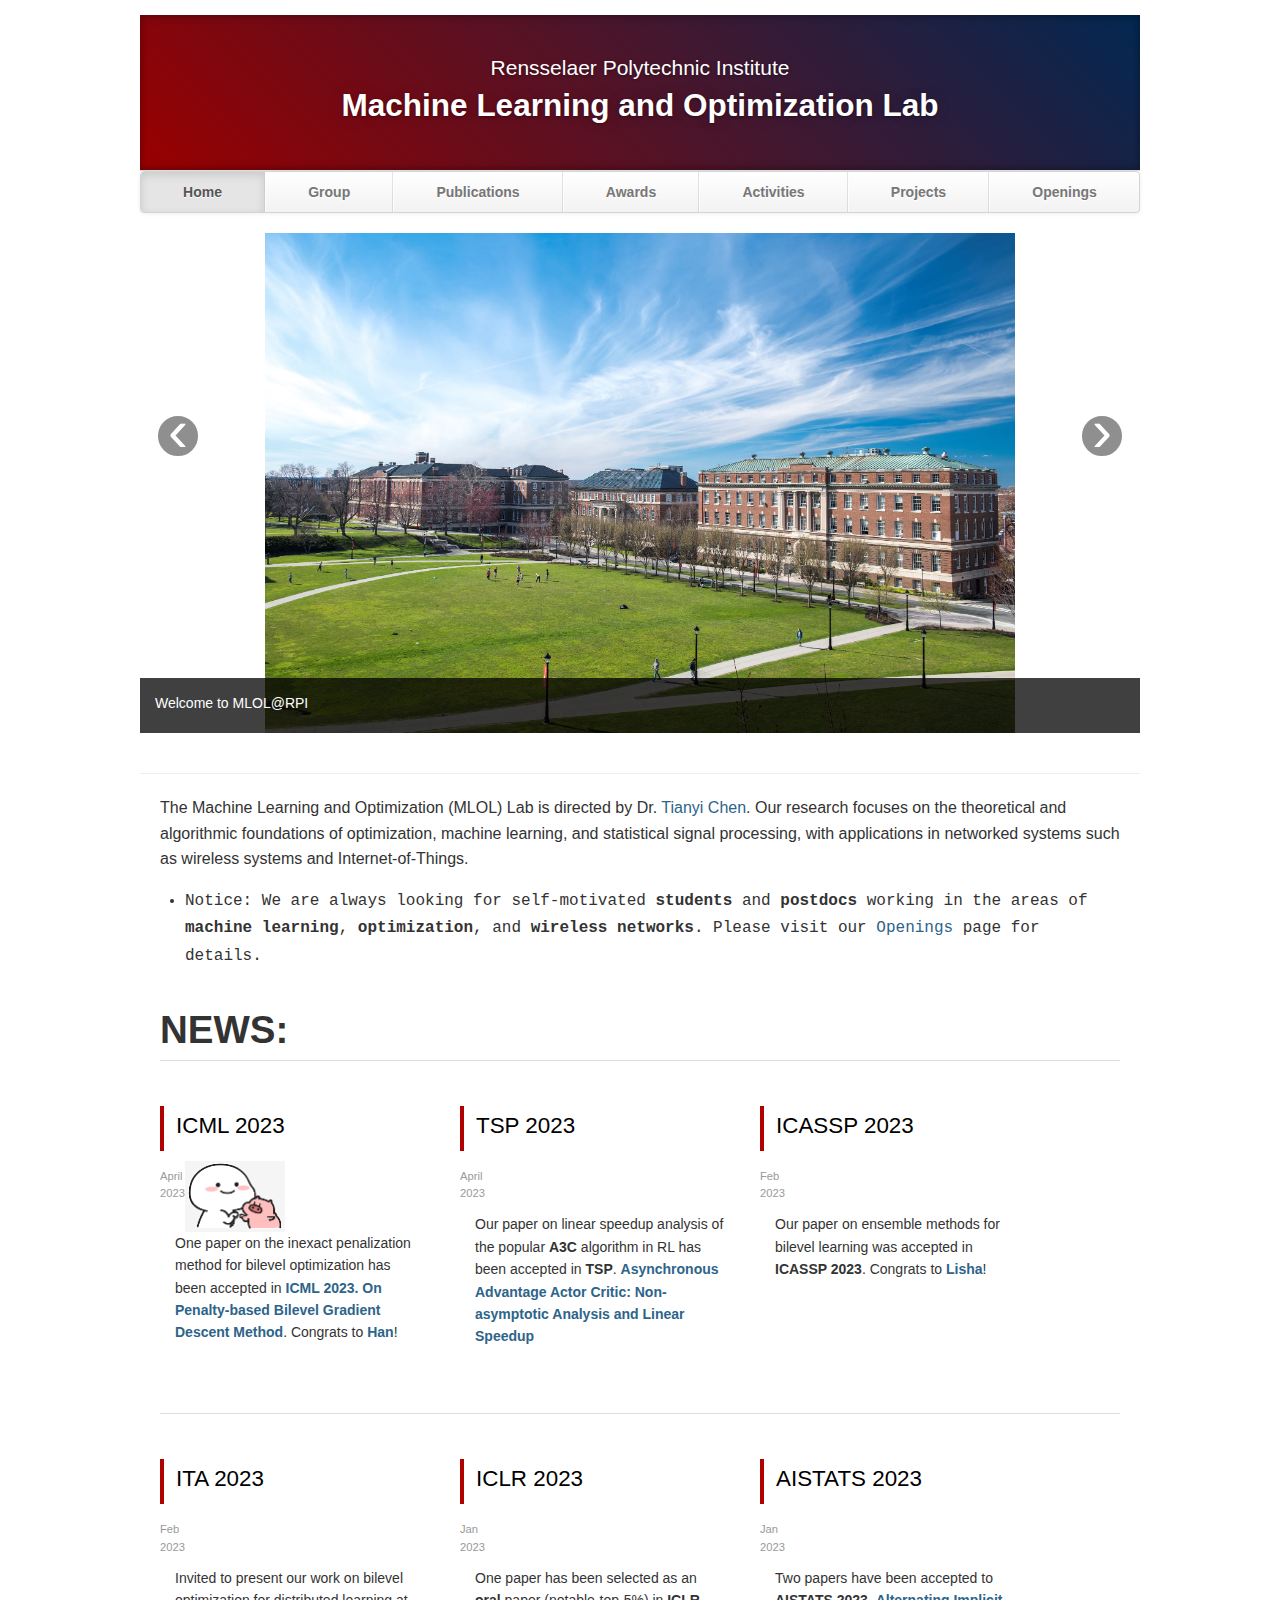
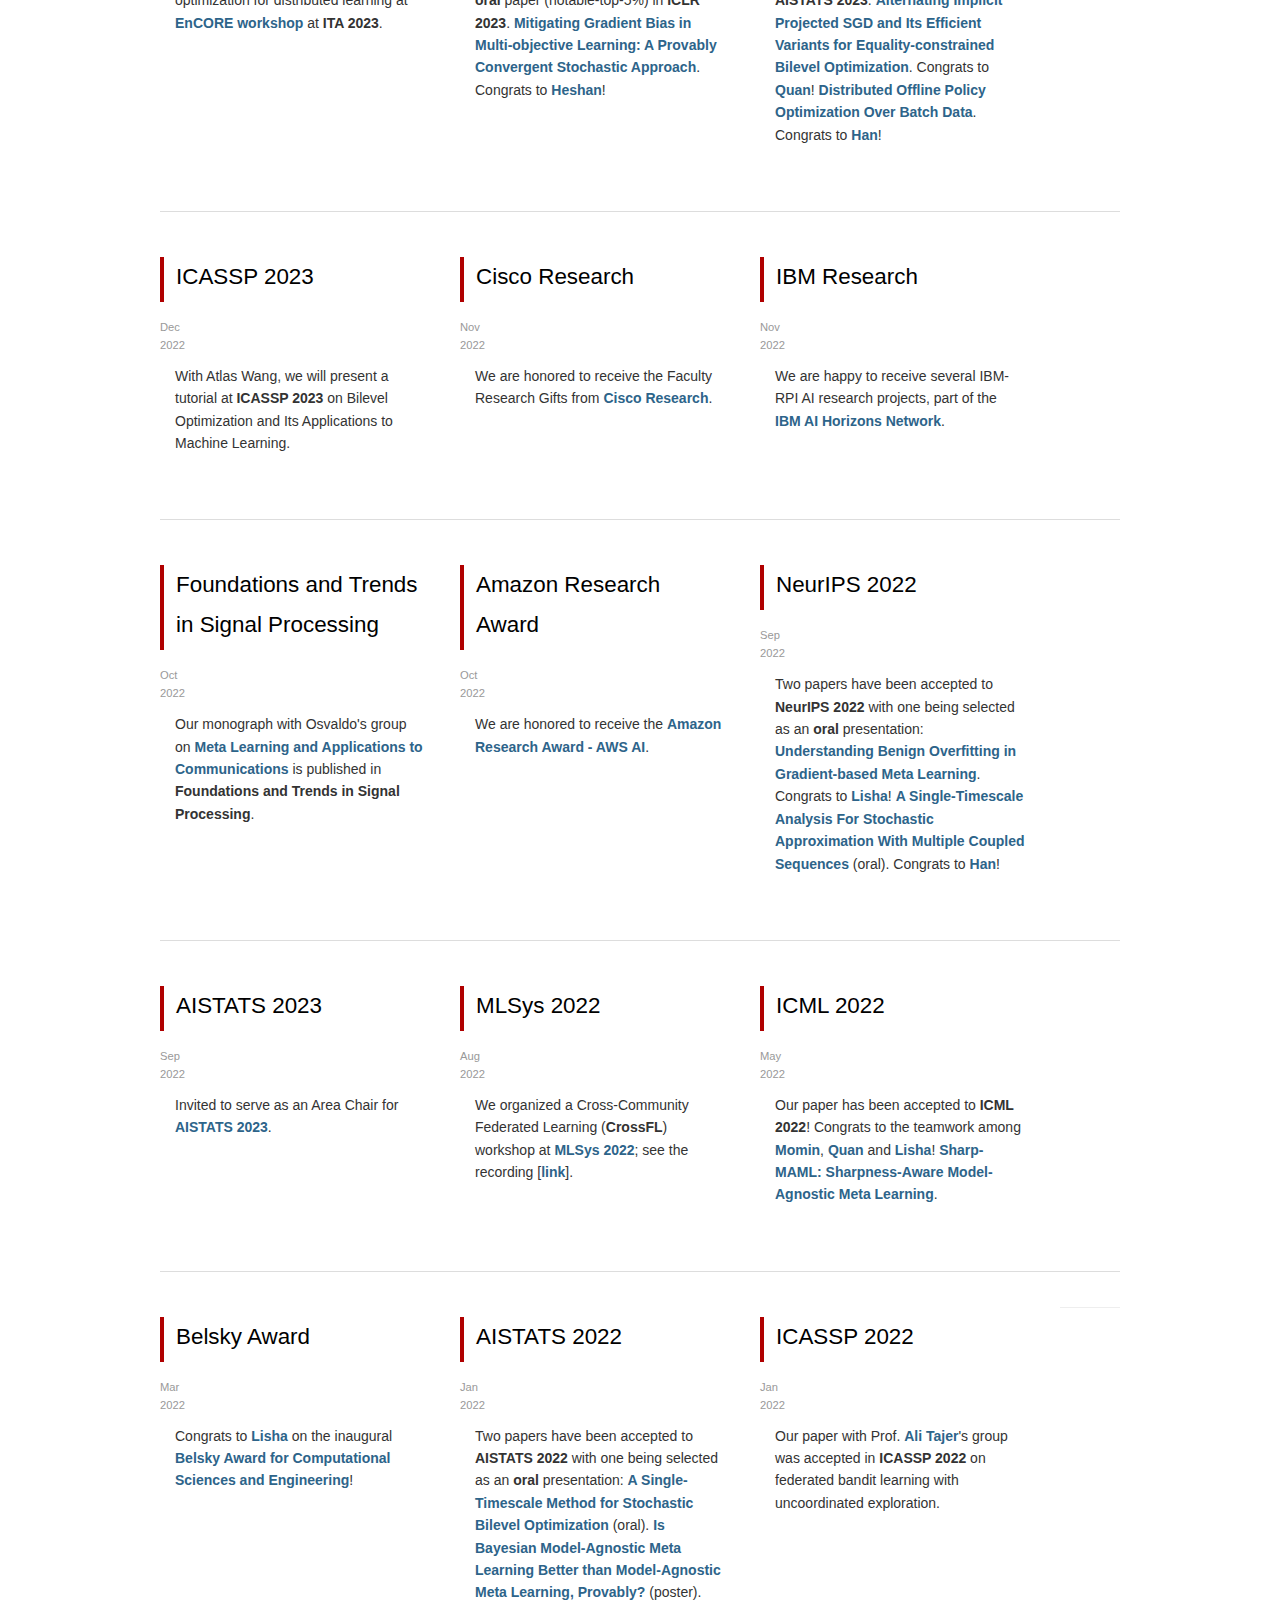
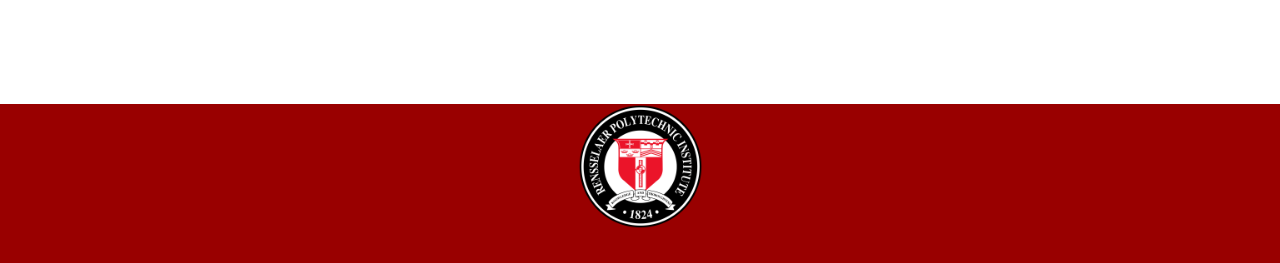
==== index.html @ 125d52ff "Update index.html" ====
<!DOCTYPE html>
<html lang="en">
   <head>
      <meta charset="utf-8">
      <title>MLOL@RPI</title>
      <meta name="viewport" content="width=device-width, initial-scale=1.0">
      <meta name="description" content="Machine Learning and Optimization Lab, MLOL @ RPI">
      <meta name="author" content="">
      <!-- Le styles -->
      <link href="css/bootstrap.min_index.css" rel="stylesheet">
<!-- 	<link rel="stylesheet" href="css/style.css"> -->
      <link href="css/bootstrap-responsive.min.css" rel="stylesheet">
      <link href="css/theme.css" rel="stylesheet">
<!-- 	  <link rel="icon" href="./img/thinking_small.png"> -->
	  <script src="./js/w3data.js"></script>
   </head>
   <body>
      <div class="container">
         <div w3-include-html="./src/header.html" id="common_header"></div>
         <div class="row-fluid">
            <div class="span12">
               <div id="main-carousel" class="carousel slide">
                  <div class="carousel-inner">
                     <div class="item active">
                        <img src="images/RPI_1.jpg" class="carousel-image" alt="">                      
                        <div class="carousel-caption">
                           <h4>Welcome to MLOL@RPI</h4>
                           <!-- -->
                           <p></p>
                        </div>
                     </div>
                     <div class="item">
                        <img src="images/RPI_2.jpg" class="carousel-image" alt="">
                        <div class="carousel-caption">
                           <h4>Welcome to MLOL@RPI</h4>
                           <p></p>
                        </div>
                     </div>
                     <div class="item">
                        <img src="images/RPI_3.jpg" class="carousel-image" alt="">
                        <div class="carousel-caption">
                           <h4>Welcome to MLOL@RPI</h4>
                           <p></p>
                        </div>
                     </div>
					 <div class="item">
                        <img src="images/RPI_4.jpg" class="carousel-image" alt="">
                        <div class="carousel-caption">
                           <h4>Welcome to MLOL@RPI</h4>
                           <p></p>
                        </div>
                     </div>
                  </div>
                  <a class="left carousel-control" href="#main-carousel" data-slide="prev">‹</a>
                  <a class="right carousel-control" href="#main-carousel" data-slide="next">›</a>
               </div>
            </div>
         </div>
         <hr>
         <div class="container-fluid">
            <div class="row-fluid marketing">
               <div class="span12">
<!-- 			      <div>
				  <img src="./img/logo_zekun.png" title="Logo by our friends at UMN Knowledge Computing Group." alt="LUKA_qubies" class="centered" width="200px" style="display: block; margin-left: auto; margin-right: auto;"/>
			      </div> -->
                  <p style="font-size:16px;">
                     The Machine Learning and Optimization (MLOL) Lab is directed by Dr. <a href="https://chentianyi1991.github.io/">Tianyi Chen</a>. Our research focuses on the theoretical and algorithmic foundations of optimization, machine learning, and statistical signal processing, with applications in networked systems such as wireless systems and Internet-of-Things.
                  </p>
<!-- 		  <p style="font-size:16px;"><tt>Notice: We are always looking for self-motivated <b>students</b> and <b>postdocs</b> working in the areas of <b>machine learning</b>, <b>optimization</b>, and <b>wireless networks</b>. Please visit our <a href="https://mominabbass.github.io/openings.html">Openings</a> page for details.</tt></p> 
                  <br/> -->

		<div class="infoblock">
		<div class="blockcontent">
		<ul>
		<li><p style="font-size:16px;"><tt>Notice: We are always looking for self-motivated <b>students</b> and <b>postdocs</b> working in the areas of <b>machine learning</b>, <b>optimization</b>, and <b>wireless networks</b>. Please visit our <a href="https://mominabbass.github.io/openings.html">Openings</a> page for details.</tt></p>
		</li>
		</ul>
		</div></div>
               </div>

		    
		 <div class="line">
		  <h1>NEWS:</h1>
		</div>
		
		<div class="col">
		  <h3>ICML 2023</h3>
			<img src="./img/five.png" alt="acl" style="width:100px;height:auto;"/>
		  <p class="date"><span></span>April 2023<br />
		    </p>
		  <p class="news"> One paper on the inexact penalization method for bilevel optimization has been accepted in <a href="https://icml.cc/"> <b>ICML 2023</b>.
		    <a href="https://arxiv.org/pdf/2302.05185.pdf">On Penalty-based Bilevel Gradient Descent Method</a>. Congrats to <a href="https://hanshen95.github.io/">Han</a>! </p>
		</div>
		
		<div class="col">
		  <h3>TSP 2023</h3>
		  <p class="date"><span></span>April 2023 <br />
		    </p>
		    <p class="news">  Our paper on linear speedup analysis of the popular <b>A3C</b> algorithm in RL has been accepted in <b>TSP</b>.
  					<a href="https://arxiv.org/pdf/2012.15511.pdf"> Asynchronous Advantage Actor Critic: Non-asymptotic Analysis and Linear Speedup</a> </p>
		  </div>
		
		
		<div class="col last">
		  <h3>ICASSP 2023</h3>
		  <p class="date"><span></span>Feb 2023 <br />
		    </p>
		    <p class="news"> Our paper on ensemble methods for bilevel learning was accepted in <b>ICASSP 2023</b>. Congrats to <a href="https://lisha-chen.github.io/">Lisha</a>! </p>
		  </div>
		
		<div class="line"></div>
		
		  <div class="col">
		    <h3>ITA 2023</h3>
		    <p class="date"><span></span>Feb 2023<br />
		      </p>
		    <p class="news"> Invited to present our work on bilevel optimization for distributed learning at <a href="https://encore.ucsd.edu/encore-ita-2023/"><b>EnCORE workshop</b></a> at <b>ITA 2023</b>. </p>
		  </div>
		  
		  <div class="col">
		    <h3>ICLR 2023</h3>
		    <p class="date"><span></span>Jan 2023<br />
		      </p>
		      <p class="news"> One paper has been selected as an <b>oral</b> paper (notable-top-5%) in <b>ICLR 2023</b>.
  				 <a href="https://arxiv.org/pdf/2210.12624.pdf">Mitigating Gradient Bias in Multi-objective Learning: A Provably Convergent Stochastic Approach</a>. Congrats to <a href="https://heshandevaka.github.io/">Heshan</a>! </p>
		    </div>
		
		
		  <div class="col last">
		    <h3>AISTATS 2023</h3>
		    <p class="date"><span></span>Jan 2023 <br />
		      </p>
		      <p class="news"> Two papers have been accepted to <b>AISTATS 2023</b>.
  					<a href="https://arxiv.org/pdf/2211.07096.pdf">Alternating Implicit Projected SGD and Its Efficient Variants for Equality-constrained Bilevel Optimization</a>. Congrats to <a href="https://jenniferquanxiao.github.io/">Quan</a>!
  					 <a href="https://proceedings.mlr.press/v206/shen23b/shen23b.pdf">Distributed Offline Policy Optimization Over Batch Data</a>. Congrats to <a href="https://hanshen95.github.io/">Han</a>! </p>
		    </div>
		
		  <div class="line"></div>

		<div class="col">
		    <h3>ICASSP 2023</h3>
		    <p class="date"><span></span>Dec 2022<br />
		      </p>
		      <p class="news">  With Atlas Wang, we will present a tutorial at <b>ICASSP 2023</b> on Bilevel Optimization and Its Applications to Machine Learning. </p>
		    </div>
		
		
		  <div class="col">
		    <h3>Cisco Research</h3>
		    <p class="date"><span></span>Nov 2022<br />
		      </p>
		      <p class="news">  We are honored to receive the Faculty Research Gifts from <a href="https://research.cisco.com/"> <b>Cisco Research</b></a>. </p>
		    </div>
		

		<div class="col last">
		    <h3>IBM Research</h3>
		    <p class="date"><span></span>Nov 2022<br />
		      </p>
		      <p class="news"> We are happy to receive several IBM-RPI AI research projects, part of the   <a href="http://ibm.biz/AIHorizons"> <b>IBM AI Horizons Network</b></a>. </p>
		    </div>
		    <div class="line"></div>
		
		
		  <div class="col">
		    <h3>Foundations and Trends in Signal Processing</h3>
		    <p class="date"><span></span>Oct 2022<br />
		      </p>
		      <p class="news"> Our monograph with Osvaldo's group on <a href="https://arxiv.org/pdf/2210.02515.pdf">Meta Learning and Applications to Communications</a> is published in <b>Foundations and Trends in Signal Processing</b>. </p>
		    </div>
		

		<div class="col">
		    <h3>Amazon Research Award</h3>
		    <p class="date"><span></span>Oct 2022<br />
		      </p>
		      <p class="news"> We are honored to receive the <a href="https://www.amazon.science/research-awards/program-updates/fall-2021-and-winter-2022-amazon-research-awards-recipients-announced"> <b>Amazon Research Award - AWS AI</b></a>. </p>
		    </div>
		
		
		  <div class="col last">
		    <h3>NeurIPS 2022</h3>
		    <p class="date"><span></span>Sep 2022<br />
		      </p>
		      <p class="news"> Two papers have been accepted to <b>NeurIPS 2022</b> with one being selected as an <b>oral</b> presentation: 
			  <a href="https://arxiv.org/abs/2206.13482">Understanding Benign Overfitting in Gradient-based Meta Learning</a>. Congrats to <a href="https://lisha-chen.github.io/">Lisha</a>!
			   <a href="https://arxiv.org/pdf/2206.10414.pdf"> A Single-Timescale Analysis For Stochastic Approximation With Multiple Coupled Sequences</a> (oral). Congrats to <a href="https://hanshen95.github.io/">Han</a>!
			</p>
		    </div>
		  <div class="line"></div>


		<div class="col">
		    <h3>AISTATS 2023</h3>
		    <p class="date"><span></span>Sep 2022<br />
		      </p>
		      <p class="news"> Invited to serve as an Area Chair for <a href="https://aistats.org/aistats2023/index.html"><b>AISTATS 2023</b></a>. </p>
		    </div>
		
		
		  <div class="col">
		    <h3>MLSys 2022</h3>
		    <p class="date"><span></span>Aug 2022<br />
		      </p>
		      <p class="news">  We organized a Cross-Community Federated Learning (<b>CrossFL</b>) workshop at <b><a href="https://mlsys.org/">MLSys 2022</a></b>; see the recording [<a href="https://www.youtube.com/watch?v=0mV85uGMpXA">link</a>].
			
		    </p>
		    </div>

		<div class="col last">
		    <h3>ICML 2022</h3>
		    <p class="date"><span></span>May 2022<br />
		      </p>
		      <p class="news"> Our paper has been accepted to <b>ICML 2022</b>! Congrats to the teamwork among <a href="https://mominabbas.github.io/">Momin</a>, <a href="https://jenniferquanxiao.github.io">Quan</a> and <a href="https://lisha-chen.github.io/">Lisha</a>!
  					<a href="https://arxiv.org/pdf/2206.03996.pdf">Sharp-MAML: Sharpness-Aware Model-Agnostic Meta Learning</a>. </p>
		    </div>
		    <div class="line"></div>
		
		
		  <div class="col">
		    <h3>Belsky Award</h3>
		    <p class="date"><span></span>Mar 2022<br />
		      </p>
		      <p class="news">Congrats to <a href="https://lisha-chen.github.io/">Lisha</a> on the inaugural <a href="https://ecse.rpi.edu/news/ecse-graduate-students-receive-soes-belsky-award-computational-sciences-and-engineering">
  					Belsky Award for Computational Sciences and Engineering</a>!</p>
		    </div>

		<div class="col">
		    <h3>AISTATS 2022</h3>
		    <p class="date"><span></span>Jan 2022<br />
		      </p>
		      <p class="news"> Two papers have been accepted to <b>AISTATS 2022</b> with one being selected as an <b>oral</b> presentation: <a href="https://arxiv.org/pdf/2102.04671">A Single-Timescale Method for Stochastic Bilevel Optimization</a> (oral).
   					<a href="https://arxiv.org/pdf/2203.03059.pdf">Is Bayesian Model-Agnostic Meta Learning Better than Model-Agnostic Meta Learning, Provably?</a> (poster). </p>
		    </div>
		
		
		  <div class="col last">
		    <h3>ICASSP 2022</h3>
		    <p class="date"><span></span>Jan 2022<br />
		      </p>
		      <p class="news"> Our paper with Prof. <a href="https://ecse.rpi.edu/people/faculty/ali-tajer">Ali Tajer</a>'s group was accepted in <b>ICASSP 2022</b> on federated bandit learning with uncoordinated exploration.</p>
		    </div>    
               <hr>
            </div>
         </div>
      </div>

	<!-- <center>
	    <script type="text/javascript" id="clstr_globe" src="//clustrmaps.com/globe.js?w=150&d=TYai0XCoTewd2PjwgwCME3t_ufoIcL1VJH0Y31jPsAA"></script>
	</center> -->
	
	<div w3-include-html="./src/footer.html" id="common_footer"></div>


      <!-- Javascript files -->
      <script src="js/jquery-1.9.1.min.js"></script>
      <script src="js/bootstrap.min.js"></script>
      <script> $('#main-carousel').carousel(); </script>
	  <script> w3IncludeHTML(include_callback); function include_callback() {$("#nav-home").addClass("active");}</script>
   </body>
</html>
---- css/style.css ----
﻿* {
	margin:0;
	padding:0;
}
:focus, :active {
	outline:0;
}
/*ul, ol {
	list-style:none;*/
}

ul {
    list-style-type: square;
    list-style-position: inside;    
}


h1, h2, h3, h4, h5, h6, pre, code {
	font-weight:normal;
	color:#000;
	font-size:1em;
}
a img {
	border:0;
}
body {
	font:.84em Arial, Sans-Serif;
	background:#fff;
	color:#777;
}
a {
	text-decoration:none;
	color:#2D648A;
}
a:hover, a:focus {
	color:#000;
}
p {
	margin:0 0 15px;
	line-height:1.6em;
}
.x {
	clear:both;
}
.line {
	clear:both;
	padding:15px 0 0;
	border-bottom:1px solid #ddd;
	margin:0 0 35px;
}
h1 {
	font-size:2em;
	font-weight:bolder;
	letter-spacing:-2px;
	margin:0 0 14px;
	line-height:1.3em;
	color:#333;
}
h1 span {
	font-size:1.84em;
	color:#B00000;
}
h2 {
	font-size:1.1em;
	margin:0 0 10px;
	padding:3px 0 5px;
}
h3 {
	font-size:1.6em;
	padding:0 0 7px;
}

h33 {
	font-size:1em;
	padding:0 0 7px;
}

h4 {
	font-size:1.1em;
	margin:0 0 10px;
	padding:3px 0 5px;
}
h5 {
	margin:0 0 10px;
	font-size:1.1em;
}
#content {
	margin:0 auto;
	width:930px;
}
#menu {
	margin:0 0 50px;
}
#menu li {
	display:inline;
}
#menu li a {
	float:left;
	text-transform:uppercase;
	font-size:.9em;
	color:#000;
	font-weight:bold;
	margin:0 25px 0 0;
}
#menu li a:hover {
	color:#2D648A;
}
#pitch {
	border-bottom:1px solid #ddd;
	margin:0 0 40px;
	padding:30px 320px 15px 0px;
	background:url("Soheil Feizi.jpg") no-repeat right bottom;
	background-size: 257px 350px;
}

#pitch2 {
	border-bottom:1px solid #ddd;
	margin:0 0 40px;
	padding:30px 230px 15px 0;
	background: no-repeat right top;
	background-size: 300px 350px;;
}


#pitch p {
	font-size:1.04em;
}
.col {
	float:left;
	width:286px;
	margin:0 35px 40px 0;
}
.col h3 {
	border-left:4px solid #B00000;
	padding:0 0 5px 12px;
}

.col h33 {
	border-left:4px solid #B00000;
	padding:0 0 5px 12px;
}


.col a {
	font-weight:bold;
}
.col p {
	margin:0 0 10px;
}
.ft {
	border-left:1px solid #ddd;
	padding:8px 0 0 15px;
}
.last {
	margin-right:0;
}
.date {
	float:left;
	font-size:.8em;
	width:25px;
	padding:5px 0 0;
	margin:0 0 3px;
	color:#999;
}
.date span {
	font-size:1.5em;
}
.news {
	float:right;
	width:250px;
}
.col h4 {
	padding:0 0 0 35px;
}
.section {
	clear:both;
	border-top:1px solid #ddd;
	margin:0 0 30px;
}
.section p {
	position:relative;
	margin:-8px 0 0 27px;
	padding:0 8px;
	font-size:.74em;
	background:#fff;
	float:left;
}
#slider {
	float:left;
	width:18px;
	height:249px;
	border:1px solid #ddd;
	background:url("../images/slider.png") no-repeat center;
}
#slider:hover {
	background-color:#f4f4f4;
}
#directory {
	float:right;
	width:901px;
}
.fourth {
	float:left;
	width:196px;
	padding:8px;
	height:100px;
	margin:0 15px 15px 0;
	border:1px solid #ddd;
	font-size:.84em;
}
.fourth p, .fourth.last {
	margin:0;
}
#updates {
	float:right;
	border:1px solid #ddd;
	height:105px;
	padding:20px 10px 0;
	width:266px;
}
#updates p {
	font-size:.84em;
}
#updates h5 {
	margin:0 0 15px;
}
label {
	display:block;
	font-size:.8em;
	color:#999;
	text-transform:uppercase;
}
input.textfield {
	padding:4px;
	border:1px solid #ccc;
	width:200px;
}
input.submit {
	background:#fff;
	border:0;
	font-weight:bold;
	font-size:.94em;
}
#footer {
	clear:both;
	font-size:.9em;
	padding:25px 0 10px;
	border-top:1px solid #ddd;
}
#footer a {
	margin:0;
	background:#fff;
	color:#777;
}
#footer .left {
	float:left;
}
#footer .right {
	float:right;
}
---- css/theme.css ----
body {
	padding-top: 15px;
	padding-bottom: 0px;
}


/* Custom container */

.container {
	margin: 0 auto;
	max-width: 1000px;
}

.container>hr {
	margin: 20px 0
}


/* Customize the navbar links to be fill the entire space of the .navbar */

.navbar .navbar-inner {
	padding: 0
}

.navbar .nav {
	margin: 0;
	display: table;
	width: 100%;
}

.navbar .nav li {
	display: table-cell;
	width: 1%;
	float: none;
}

.navbar .nav li a {
	font-weight: bold;
	text-align: center;
	border-left: 1px solid rgba(255, 255, 255, .75);
	border-right: 1px solid rgba(0, 0, 0, .1);
}

.navbar .nav li:first-child a {
	border-left: 0;
	border-radius: 3px 0 0 3px;
}

.navbar .nav li:last-child a {
	border-right: 0;
	border-radius: 0 3px 3px 0;
}

body>.navbar {
	font-size: 13px
}


/* Change the docs' brand */

body>.navbar .brand {
	padding-right: 0;
	padding-left: 0;
	margin-left: 20px;
	float: right;
	font-weight: bold;
	color: #000;
	text-shadow: 0 1px 0 rgba(255, 255, 255, .1), 0 0 30px rgba(255, 255, 255, .125);
	-webkit-transition: all .2s linear;
	-moz-transition: all .2s linear;
	transition: all .2s linear;
}

body>.navbar .brand:hover {
	text-decoration: none;
	text-shadow: 0 1px 0 rgba(255, 255, 255, .1), 0 0 30px rgba(255, 255, 255, .4);
}


/* Sidenav for Docs
         -------------------------------------------------- */

@media screen and (max-width: 768px) {
	.bs-docs-sidenav {
		display: none !important;
	}
}

.bs-docs-sidenav {
	width: 228px;
	margin: 30px 0 0;
	padding: 0;
	background-color: #fff;
	-webkit-border-radius: 6px;
	-moz-border-radius: 6px;
	border-radius: 6px;
	-webkit-box-shadow: 0 1px 4px rgba(0, 0, 0, .065);
	-moz-box-shadow: 0 1px 4px rgba(0, 0, 0, .065);
	box-shadow: 0 1px 4px rgba(0, 0, 0, .065);
}

.bs-docs-sidenav>li>a {
	display: block;
	width: 200px;
	margin: 0 0 -1px;
	padding: 8px 14px;
	border: 1px solid #e5e5e5;
}

.bs-docs-sidenav>li>a.subhead {
	display: block;
	width: 168px;
	margin: 0 0 -1px;
	padding: 8px 30px;
	border: 1px solid #e5e5e5;
	font-size: 12px;
}

.bs-docs-sidenav>li:first-child>a {
	-webkit-border-radius: 6px 6px 0 0;
	-moz-border-radius: 6px 6px 0 0;
	border-radius: 6px 6px 0 0;
}

.bs-docs-sidenav>li:last-child>a {
	-webkit-border-radius: 0 0 6px 6px;
	-moz-border-radius: 0 0 6px 6px;
	border-radius: 0 0 6px 6px;
}

.bs-docs-sidenav>.active>a {
	position: relative;
	z-index: 2;
	padding: 9px 15px;
	border: 0;
	text-shadow: 0 1px 0 rgba(0, 0, 0, .15);
	-webkit-box-shadow: inset 1px 0 0 rgba(0, 0, 0, .1), inset -1px 0 0 rgba(0, 0, 0, .1);
	-moz-box-shadow: inset 1px 0 0 rgba(0, 0, 0, .1), inset -1px 0 0 rgba(0, 0, 0, .1);
	box-shadow: inset 1px 0 0 rgba(0, 0, 0, .1), inset -1px 0 0 rgba(0, 0, 0, .1);
}

.bs-docs-sidenav>li>a:hover {
	background-color: #f5f5f5
}

.bs-docs-sidenav a:hover .icon-chevron-right {
	opacity: .5
}

.bs-docs-sidenav.affix {
	top: 10px
}

.bs-docs-sidenav.affix-bottom {
	position: absolute;
	top: auto;
	bottom: 270px;
}


/* Responsive
         -------------------------------------------------- */

.affix {
	top: 0px
}

#media {
	margin-top: 70px
}

#media .header {
	margin-left: 0;
	margin-bottom: 56px;
	margin-top: 30px;
}

#media .post_row {
	margin-left: 0;
	margin-bottom: 40px;
}

#media .lastpost_row {
	margin-bottom: 0
}

#media .post_row .post {
	background: #fff;
	/*margin-left: 0;;
    margin-right: 20px;*/
	border-radius: 4px;
	box-shadow: 1px 1px 2px 0px #E0E0E0;
	width: 487px;
	height: 616px;
}

#media .post_row .last {
	margin-right: 0
}

#media .post_row .post .img {
	position: relative;
	text-align: center;
}

#media .post_row .post .img .date {
	background: #E8554E;
	position: absolute;
	padding: 2px 5px;
	top: 0;
	left: 11px;
}

#media .post_row .post .img .date p {
	color: #fff;
	font-size: 14px;
	font-weight: bold;
	font-style: italic;
	margin: 0;
}

#media .post_row .post .img img {
	height: 275px;
	width: 410px;
}

#media .post_row .post .text {
	margin: 18px auto 0;
	width: 83%;
}

#media .post_row .post .text h5 {
	margin: 0 0 8px 0;
	font-size: 20px;
	line-height: 23px;
}

#media .post_row .post .text h5 a {
	color: #333
}

#media .post_row .post .text span.date {
	color: #9F9F9F;
	display: block;
	margin-bottom: 12px;
	font-style: italic;
	font-size: 13px;
}

#media .post_row .post .text p {
	margin: 0;
	line-height: 21px;
	font-size: 14px;
}

#media .post_row .post .author_box {
	margin: 12px auto 20px;
	border-top: 1px solid #EDEDED;
	overflow: hidden;
	text-align: left;
	width: 85%;
	padding-top: 12px;
}

#media .post_row .post .author_box h6 {
	margin: 0 0 3px 0;
	font-size: 13px;
	line-height: 15px;
	font-style: italic;
	font-weight: normal;
	color: #B2B2B2;
}

#media .post_row .post .author_box p {
	color: #B2B2B2;
	font-style: italic;
	font-size: 13px;
	line-height: 14px;
	margin: 0;
}

#media .post_row .post .author_box img {
	float: right
}

#media .post_row .post a.plus_wrapper {
	width: 99%;
	text-align: center;
	background: #fff;
	display: none;
	border-radius: 0px 0px 4px 4px;
	padding: 6px 0px 2px;
	margin: 0 auto 1px;
}

#media .post_row .post a.plus_wrapper span {
	color: #1189D9;
	font-size: 30px;
	font-weight: bold;
}

#media .post_row .post:hover a.plus_wrapper {
	display: block
}

#media .post_row .post:hover {
	box-shadow: 0px 1px 5px 1px rgb(216, 216, 216)
}

#media .post_row .post:hover .text h5 a {
	color: #1189D9
}

.map .box_wrapp {
	position: absolute;
	margin: 15px auto;
	box-shadow: 0 0 7px 0 rgba(26, 26, 26, 0.4);
	padding: 30px 0 30px;
	background: white;
	border-radius: 4px;
	margin-top: 25px;
}

.map .box_wrapp .box_cont {
	margin: 30px auto;
	width: 76%;
}

.section-header {
	text-align: center;
	margin-bottom: 35px;
}

.section-header h1,
.title-text {
	font-weight: bold;
	font-size: 30px;
	margin: 12.5px 0;
	font-weight: 100;
	margin-bottom: 25px;
	line-height: 55px;
}

.feature-item:hover {
	box-shadow: 0px 1px 5px 1px rgb(216, 216, 216)
}

.feature-item img {
	margin-left: 15px;
	margin-right: 15px;
	max-width: 90%;
	height: 200px;
}

.feature-item h5 {
	margin-left: 15px;
	margin-right: 15px;
	margin-top: 20px;
	margin-bottom: 20px;
}

.feature-item p {
	margin-left: 15px;
	margin-right: 15px;
}

.feature-heading {
	margin-top: 20px;
	margin-bottom: 20px;
	margin-left: 15px;
	margin-right: 15px;
}

.feature-heading a:hover {
	text-decoration: none;
}

.feature-button {
	font-size: 16px;
	background-image: none;
	box-shadow: none;
	margin-bottom: 10px;
}

.centered {
	text-align: center;
}

.subhead {
	text-align: left;
	border-bottom: 1px solid #ddd;
}

.jumbotron {
	position: relative;
	padding: 45px 0px 35px 0px;
	color: #fff;
	text-align: center;
	text-shadow: 0 1px 3px rgba(0, 0, 0, .4), 0 0 30px rgba(0, 0, 0, .075);
	background: #990000;
	background: -moz-linear-gradient(45deg, #990000 0%, #022852 100%);
	background: -webkit-gradient(linear, left bottom, right top, color-stop(0%, #990000), color-stop(100%, #990000));
	background: -webkit-linear-gradient(45deg, #990000 0%, #022852 100%);
	background: -o-linear-gradient(45deg, #990000 0%, #022852 100%);
	background: -ms-linear-gradient(45deg, #990000 0%, #022852 100%);
	background: linear-gradient(45deg, #990000 0%, #022852 100%) repeat;
	-webkit-box-shadow: inset 0 3px 7px rgba(0, 0, 0, .2), inset 0 -3px 7px rgba(0, 0, 0, .2);
	-moz-box-shadow: inset 0 3px 7px rgba(0, 0, 0, .2), inset 0 -3px 7px rgba(0, 0, 0, .2);
	box-shadow: inset 0 3px 7px rgba(0, 0, 0, .2), inset 0 -3px 7px rgba(0, 0, 0, .2);
}

.jumbotron:after {
	content: '';
	display: block;
	position: absolute;
	top: 0;
	right: 0;
	bottom: 0;
	left: 0;
	opacity: .4;
}

.lead {
	margin-bottom: 0px;
	font-size: 21px;
	font-weight: 200;
	line-height: 15px;
}

img.float-left {
	float: left;
	margin-top: 9px;
	margin-left: 0px;
	margin-right: 30px;
	margin-bottom: 12px;
}

img.float-right {
	float: right;
	margin-top: 9px;
	margin-right: 0px;
	margin-bottom: 12px;
	margin-left: 30px;
}

img.publications-thumb {
	width: 142px;
	height: 188px;
}

.caption {
	margin: 10px;
}

.responsive-video {
	position: relative;
	padding-bottom: 56.25%;
	padding-top: 60px;
	overflow: hidden;
}

.responsive-video iframe,
.responsive-video object,
.responsive-video embed {
	position: absolute;
	top: 0;
	left: 0;
	width: 93.5%;
	height: 93.5%;
}

.video-caption {
	margin: 10px;
}

.accordion {
	margin-bottom: 20px;
	margin-right: 40px;
}

.thumbnail>img.sponsor {
	width: 212px;
	height: 150px;
}

img.carousel-image {
	max-width: 100%;
    max-height: 500px;
	display: block;
  margin-left: auto;
  margin-right: auto;
}

li.publication {
	margin-bottom: 20px;
}

.page-header h3 a:hover {
	text-decoration: none;
}

iframe.map-frame {
	border: none;
	overflow: hidden;
	margin-top: 10px;
	margin-bottom: 10px;
	margin-left: 0px;
	margin-right: 0px;
	height: 550px;
	width: 100%;
}

ul.sponsors {
	margin-top: 40px;
	margin-bottom: 40px;
}

#footer {
	z-index: 10;
	margin-top: 50px;
	margin-bottom: 0px;
	padding-bottom: 25px;
	border-top-width: 8px;
	border-top-style: solid;
	border-top-color: #2F2F2F;
	background-color: #990000;
	border: 0;
	font-size: 100%;
	font: inherit;
	vertical-align: baseline;
	text-align: center;
}

#footer h3 {
	font-size: 19px;
	text-transform: uppercase;
	font-family: BebasNeueRegular;
	color: #FFCC00;
	border-bottom-width: 1px;
	border-bottom-style: solid;
	border-bottom-color: #990000;
	line-height: 35px;
	margin-bottom: 20px;
	margin-top: 25px;
	font-weight: normal;
}

#footer a img {
	margin-top: 40px;
}

#footer p,
#footer address {
	color: #FFCC00;
	font-size: 11px;
}
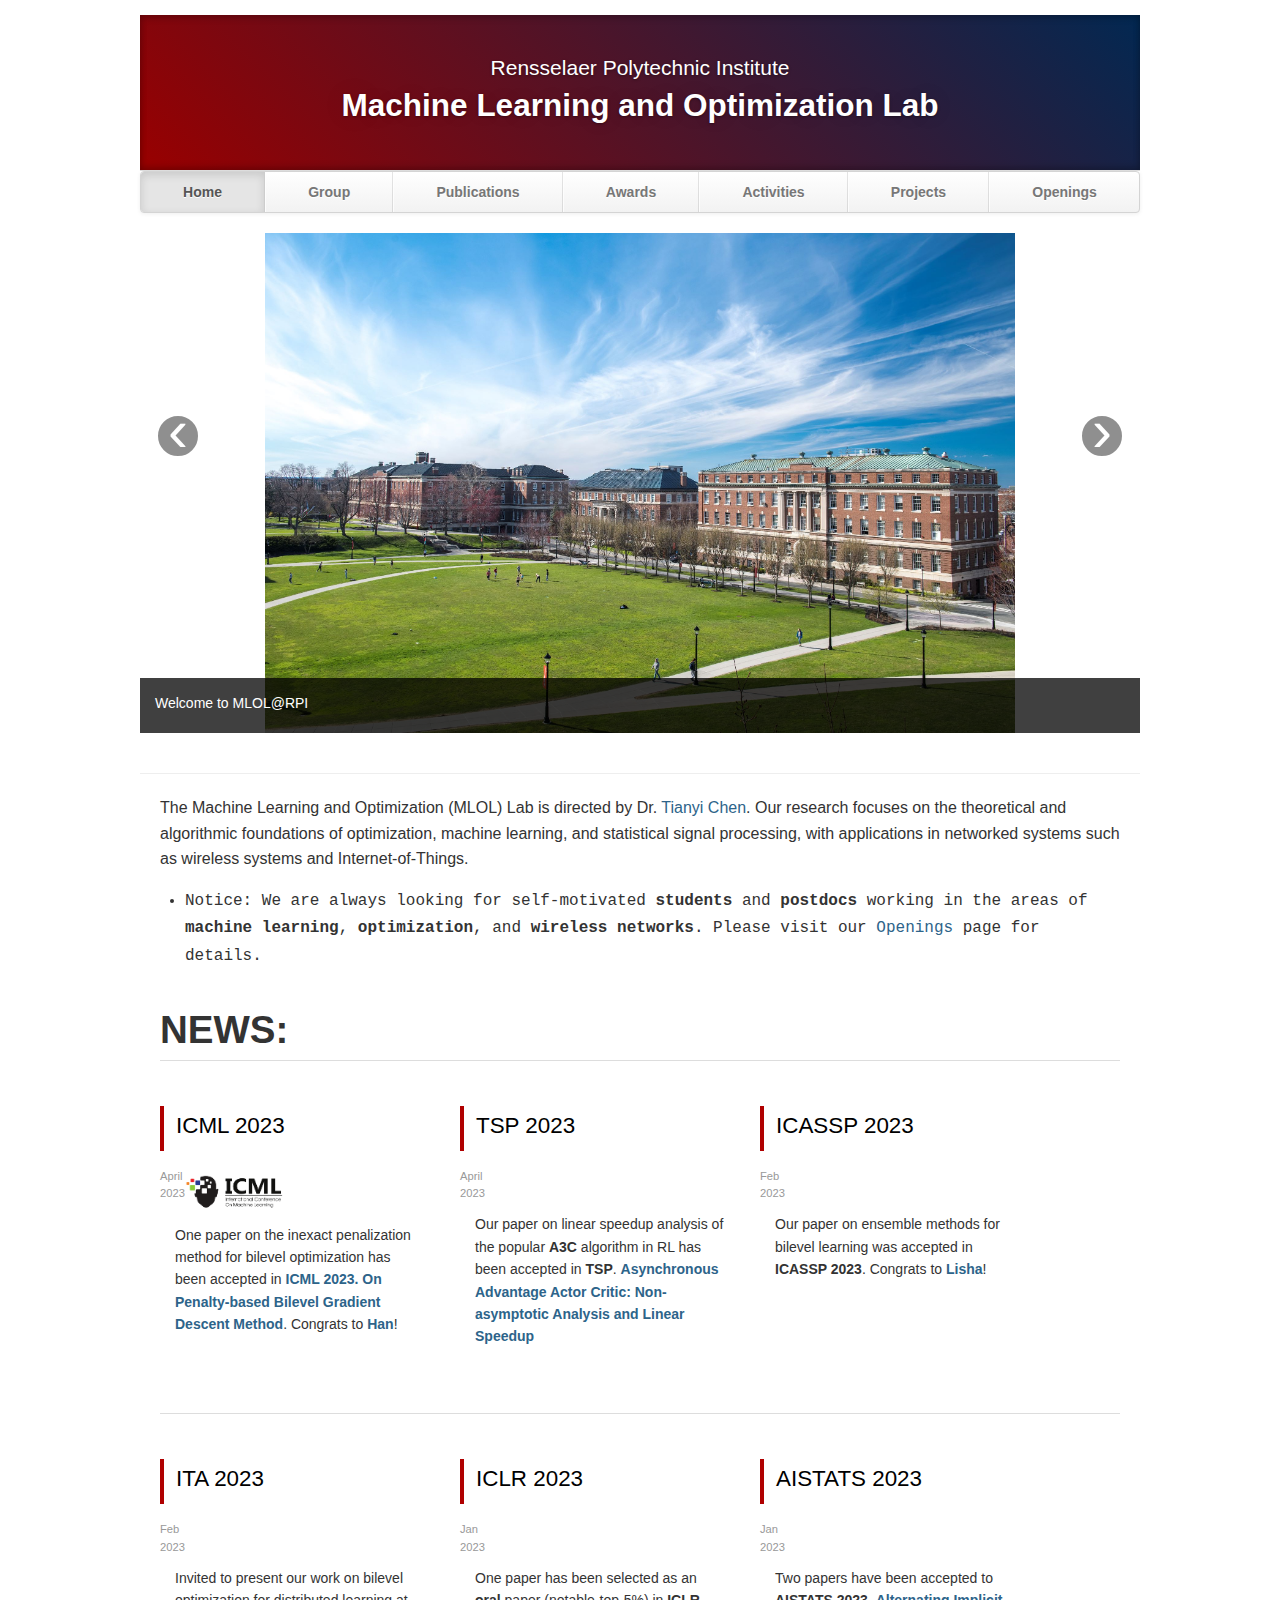
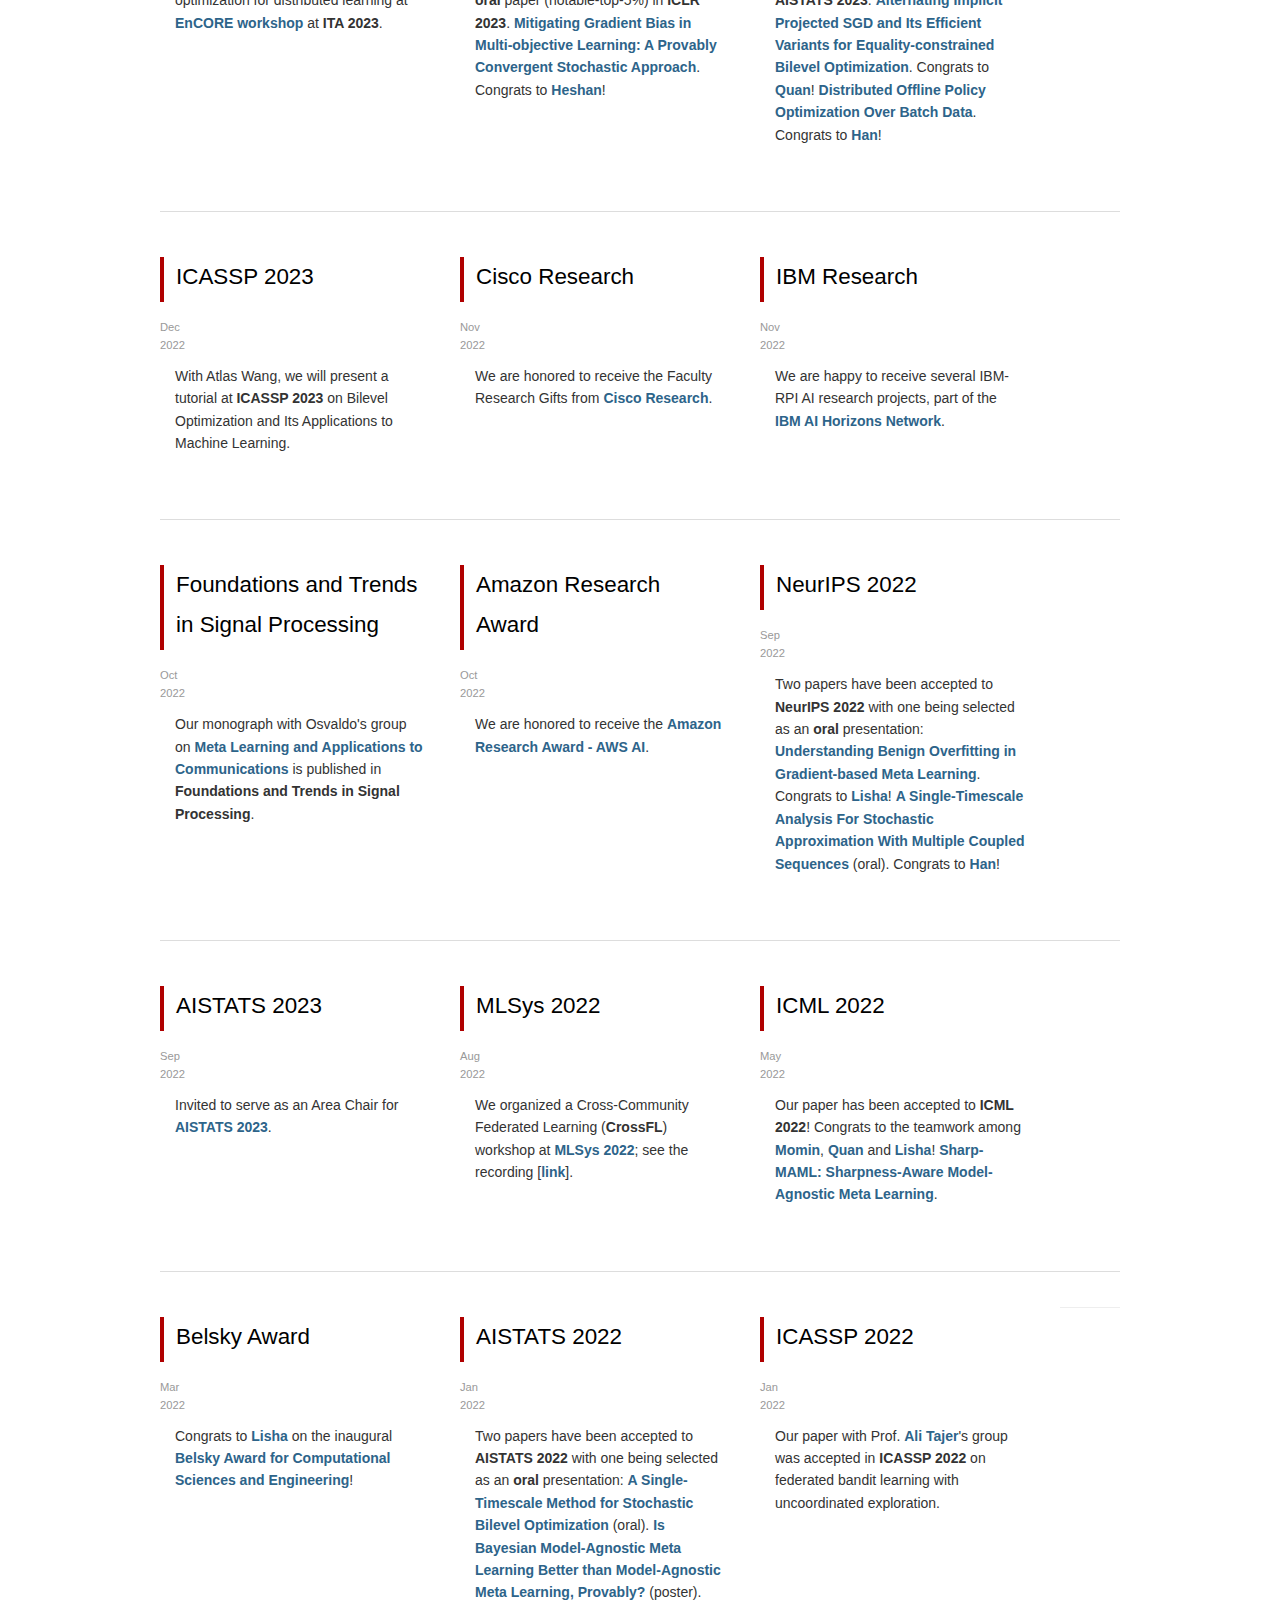
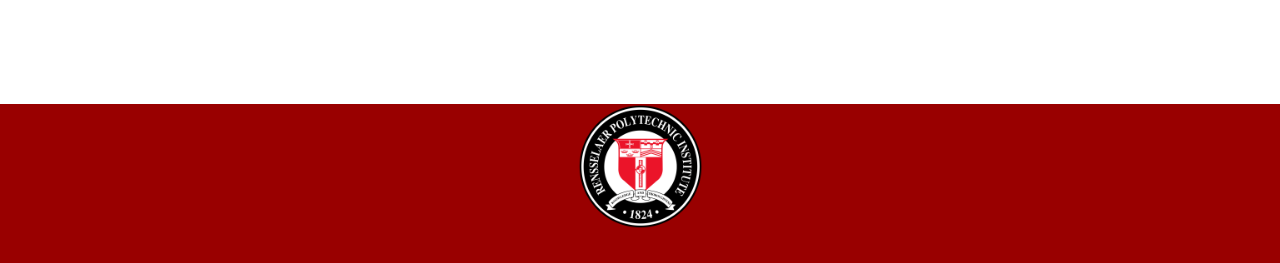
==== commit f9ed9cee: "Update index.html" ====
--- a/index.html
+++ b/index.html
@@ -85,7 +85,7 @@
 		
 		<div class="col">
 		  <h3>ICML 2023</h3>
-			<img src="./img/five.png" alt="acl" style="width:100px;height:auto;"/>
+			<img src="./img/ICML_logo.png" alt="acl" style="width:100px;height:auto;"/>
 		  <p class="date"><span></span>April 2023<br />
 		    </p>
 		  <p class="news"> One paper on the inexact penalization method for bilevel optimization has been accepted in <a href="https://icml.cc/"> <b>ICML 2023</b>.
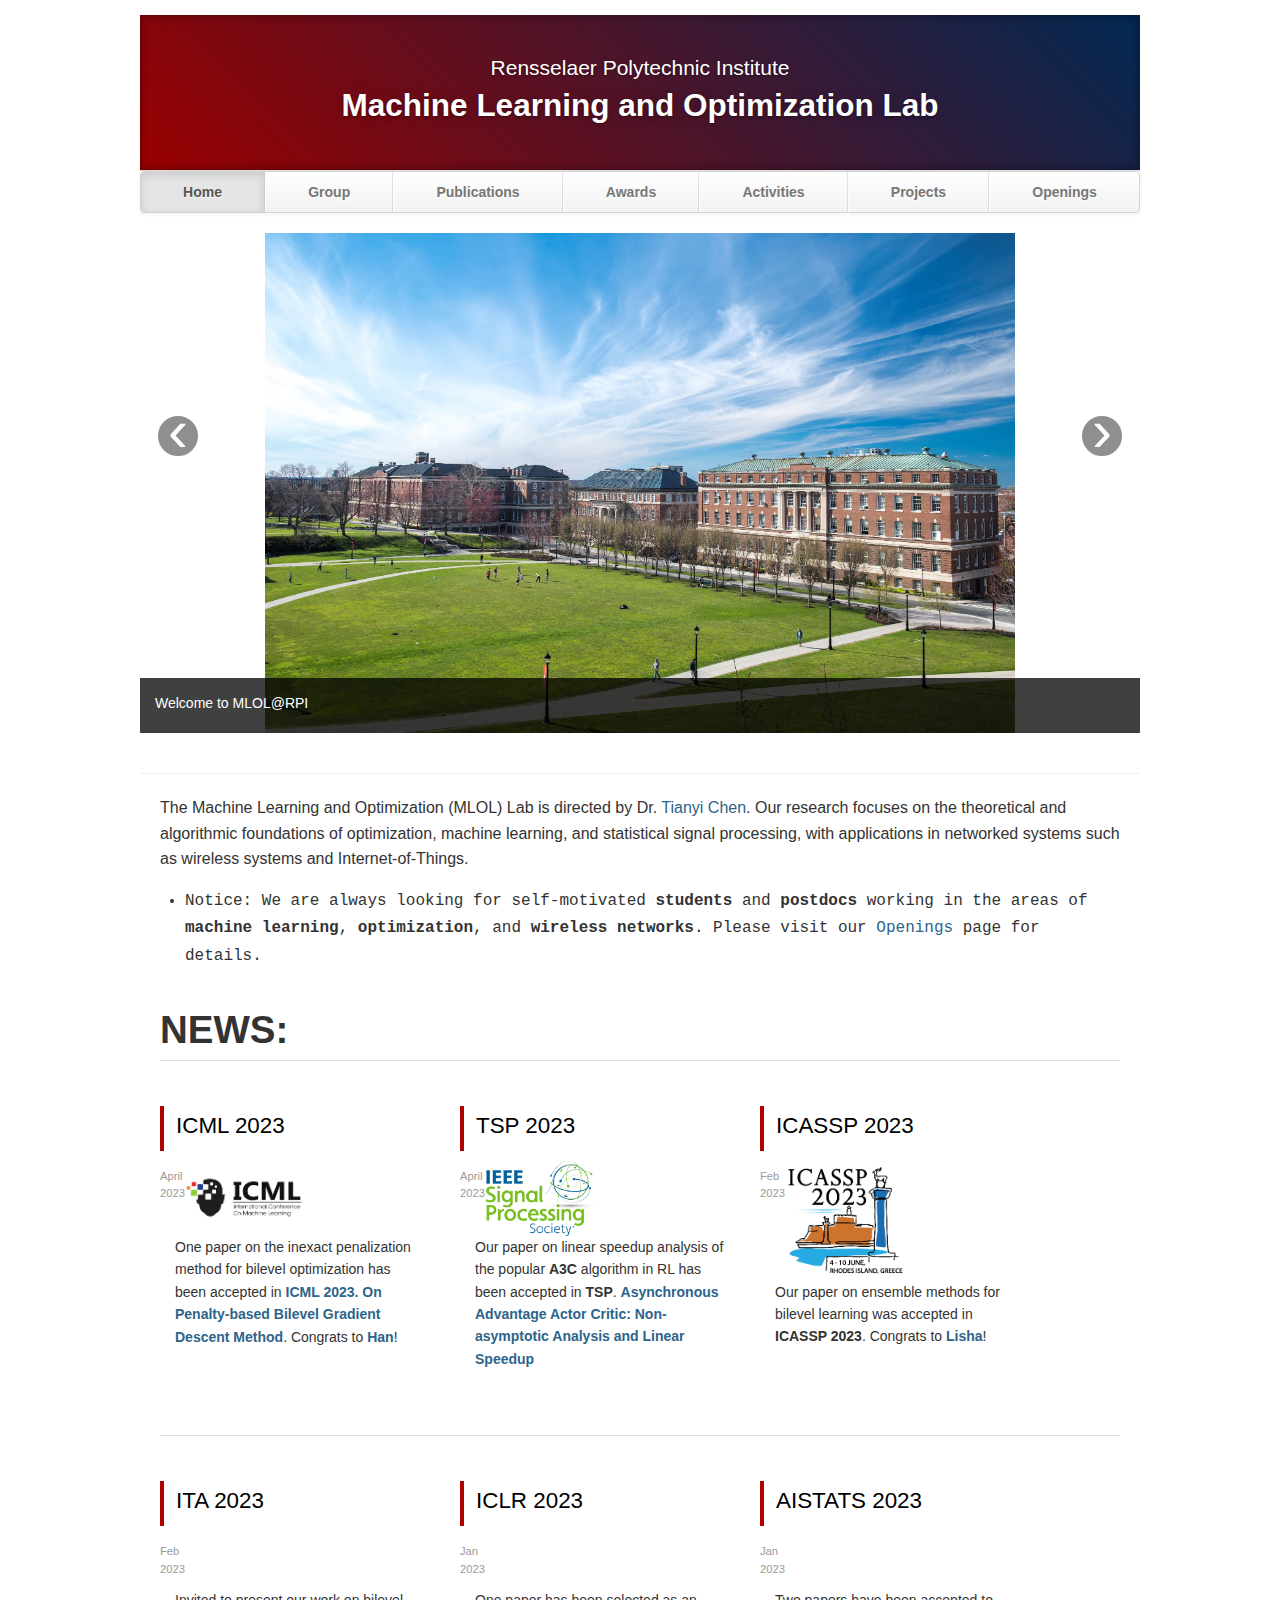
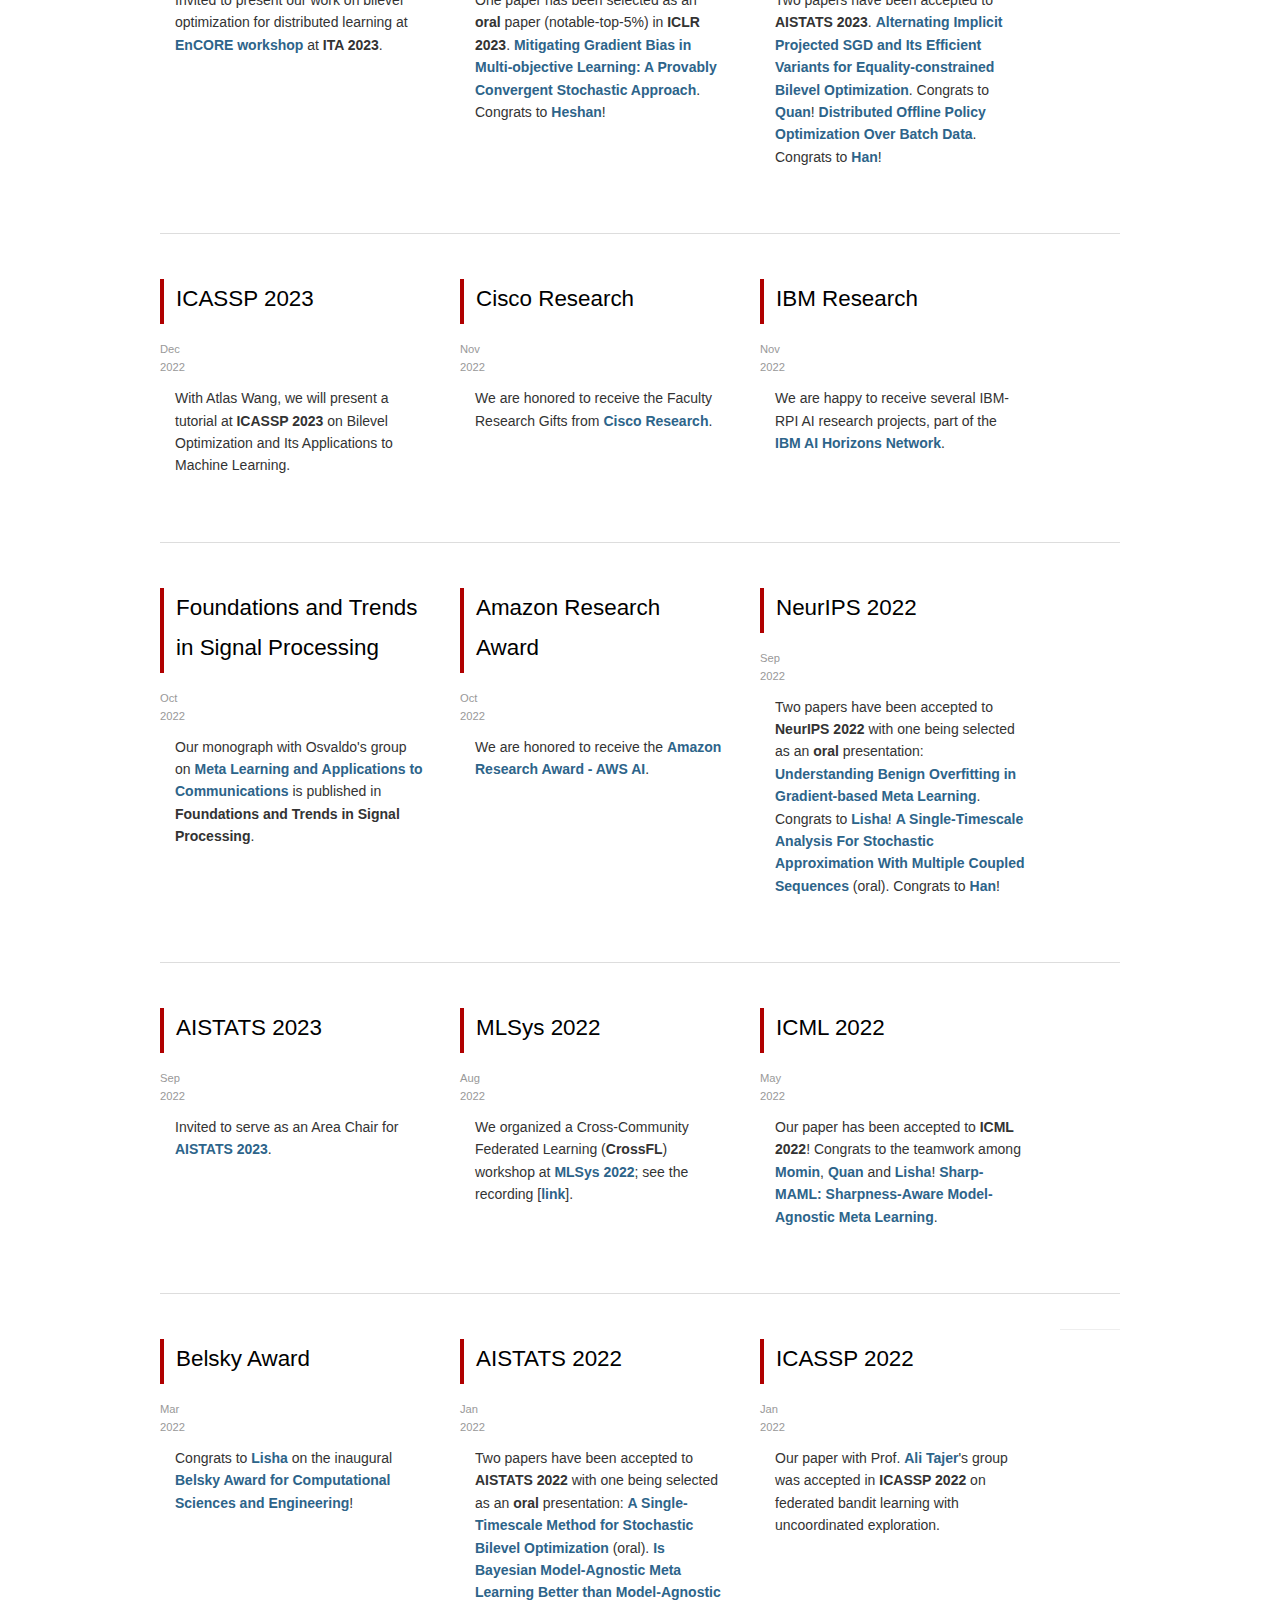
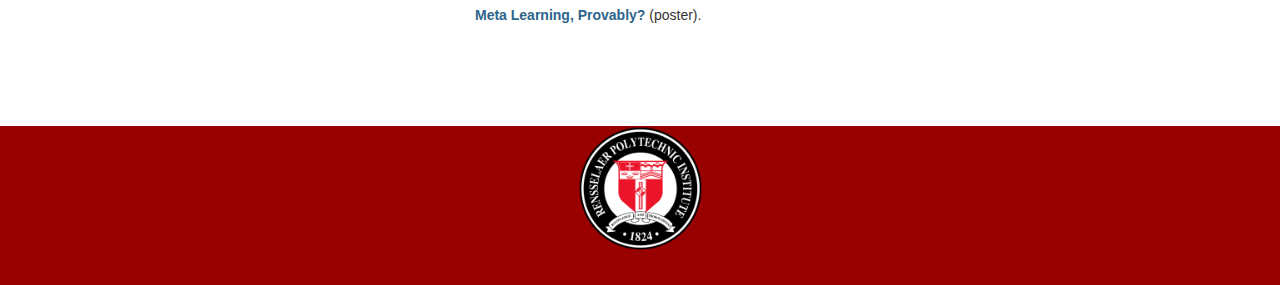
==== commit b0d33875: "Update index.html" ====
--- a/index.html
+++ b/index.html
@@ -85,7 +85,7 @@
 		
 		<div class="col">
 		  <h3>ICML 2023</h3>
-			<img src="./img/ICML_logo.png" alt="acl" style="width:100px;height:auto;"/>
+			<img src="./img/ICML_logo.png" alt="acl" style="width:120px;height:auto;"/>
 		  <p class="date"><span></span>April 2023<br />
 		    </p>
 		  <p class="news"> One paper on the inexact penalization method for bilevel optimization has been accepted in <a href="https://icml.cc/"> <b>ICML 2023</b>.
@@ -94,6 +94,7 @@
 		
 		<div class="col">
 		  <h3>TSP 2023</h3>
+			<img src="./img/TSP_logo.png" alt="acl" style="width:120px;height:auto;"/>
 		  <p class="date"><span></span>April 2023 <br />
 		    </p>
 		    <p class="news">  Our paper on linear speedup analysis of the popular <b>A3C</b> algorithm in RL has been accepted in <b>TSP</b>.
@@ -103,6 +104,7 @@
 		
 		<div class="col last">
 		  <h3>ICASSP 2023</h3>
+			<img src="./img/ICASSP23_logo.png" alt="acl" style="width:120px;height:auto;"/>
 		  <p class="date"><span></span>Feb 2023 <br />
 		    </p>
 		    <p class="news"> Our paper on ensemble methods for bilevel learning was accepted in <b>ICASSP 2023</b>. Congrats to <a href="https://lisha-chen.github.io/">Lisha</a>! </p>
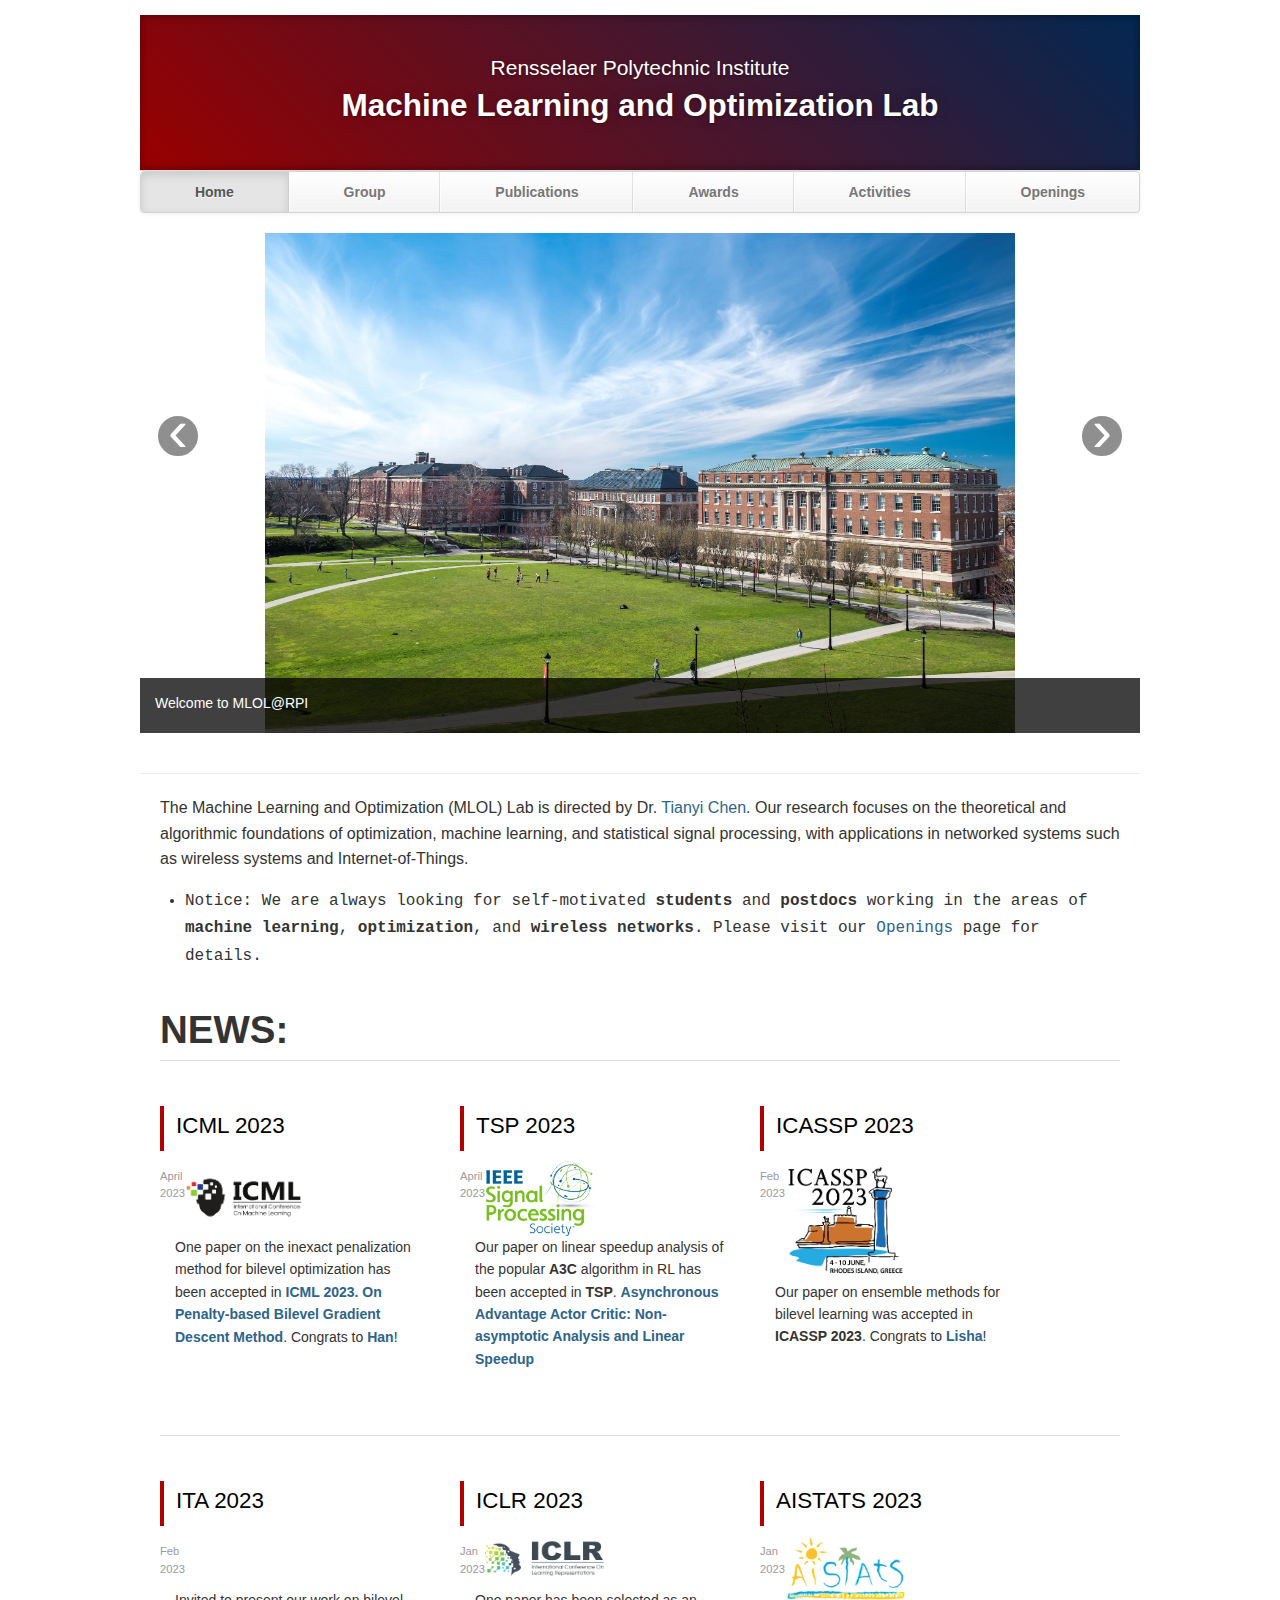
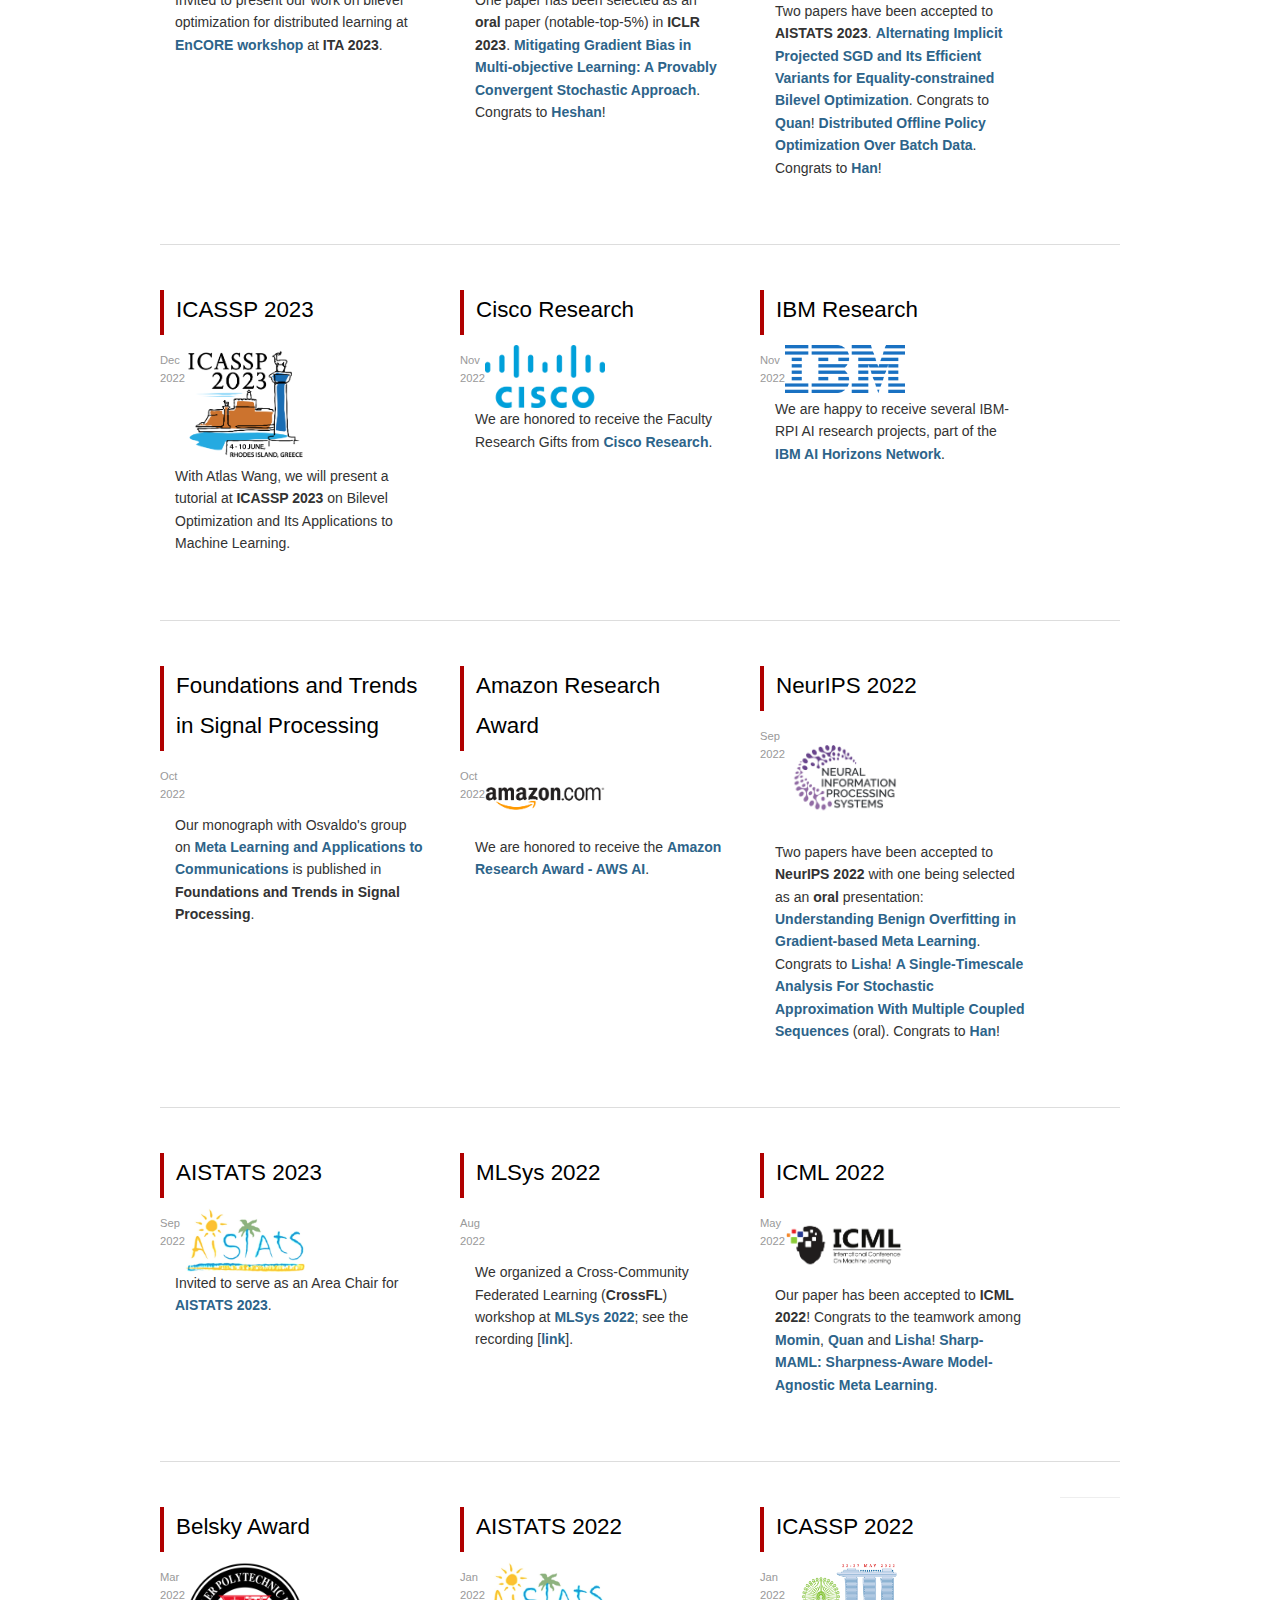
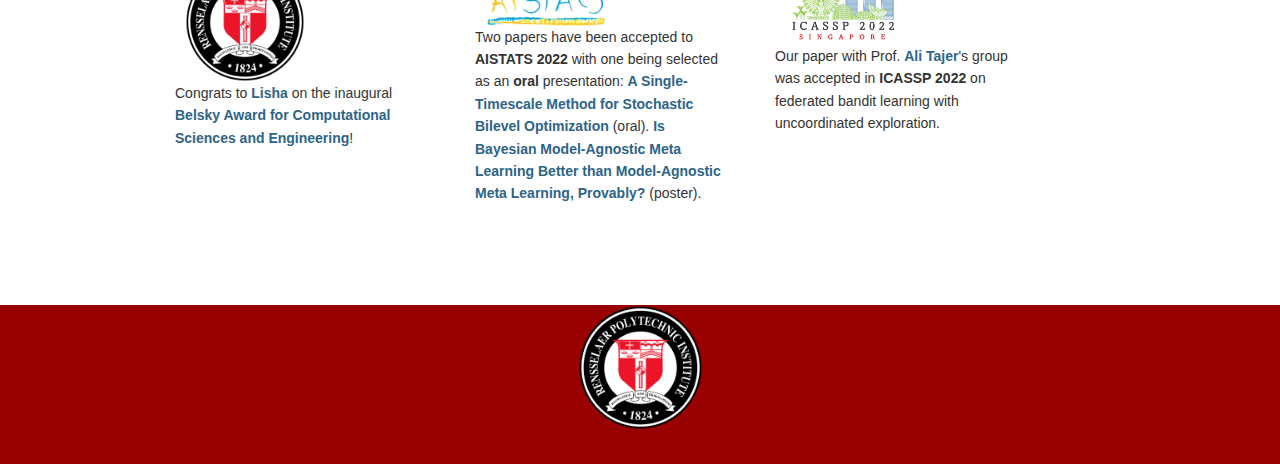
==== commit ccdfca31: "Update index.html" ====
--- a/index.html
+++ b/index.html
@@ -121,6 +121,7 @@
 		  
 		  <div class="col">
 		    <h3>ICLR 2023</h3>
+			  <img src="./img/ICLR_logo.jpg" alt="acl" style="width:120px;height:auto;"/>
 		    <p class="date"><span></span>Jan 2023<br />
 		      </p>
 		      <p class="news"> One paper has been selected as an <b>oral</b> paper (notable-top-5%) in <b>ICLR 2023</b>.
@@ -130,6 +131,7 @@
 		
 		  <div class="col last">
 		    <h3>AISTATS 2023</h3>
+			  <img src="./img/AISTATS_logo.png" alt="acl" style="width:120px;height:auto;"/>
 		    <p class="date"><span></span>Jan 2023 <br />
 		      </p>
 		      <p class="news"> Two papers have been accepted to <b>AISTATS 2023</b>.
@@ -141,6 +143,7 @@
 
 		<div class="col">
 		    <h3>ICASSP 2023</h3>
+			<img src="./img/ICASSP23_logo.png" alt="acl" style="width:120px;height:auto;"/>
 		    <p class="date"><span></span>Dec 2022<br />
 		      </p>
 		      <p class="news">  With Atlas Wang, we will present a tutorial at <b>ICASSP 2023</b> on Bilevel Optimization and Its Applications to Machine Learning. </p>
@@ -149,6 +152,7 @@
 		
 		  <div class="col">
 		    <h3>Cisco Research</h3>
+			  <img src="./img/cisco_logo.png" alt="acl" style="width:120px;height:auto;"/>
 		    <p class="date"><span></span>Nov 2022<br />
 		      </p>
 		      <p class="news">  We are honored to receive the Faculty Research Gifts from <a href="https://research.cisco.com/"> <b>Cisco Research</b></a>. </p>
@@ -157,6 +161,7 @@
 
 		<div class="col last">
 		    <h3>IBM Research</h3>
+			<img src="./img/IBM_logo.png" alt="acl" style="width:120px;height:auto;"/>
 		    <p class="date"><span></span>Nov 2022<br />
 		      </p>
 		      <p class="news"> We are happy to receive several IBM-RPI AI research projects, part of the   <a href="http://ibm.biz/AIHorizons"> <b>IBM AI Horizons Network</b></a>. </p>
@@ -174,6 +179,7 @@
 
 		<div class="col">
 		    <h3>Amazon Research Award</h3>
+			<img src="./img/amazon_logo.png" alt="acl" style="width:120px;height:auto;"/>
 		    <p class="date"><span></span>Oct 2022<br />
 		      </p>
 		      <p class="news"> We are honored to receive the <a href="https://www.amazon.science/research-awards/program-updates/fall-2021-and-winter-2022-amazon-research-awards-recipients-announced"> <b>Amazon Research Award - AWS AI</b></a>. </p>
@@ -182,6 +188,7 @@
 		
 		  <div class="col last">
 		    <h3>NeurIPS 2022</h3>
+			  <img src="./img/NeurIPS_logo.png" alt="acl" style="width:120px;height:auto;"/>
 		    <p class="date"><span></span>Sep 2022<br />
 		      </p>
 		      <p class="news"> Two papers have been accepted to <b>NeurIPS 2022</b> with one being selected as an <b>oral</b> presentation: 
@@ -194,6 +201,7 @@
 
 		<div class="col">
 		    <h3>AISTATS 2023</h3>
+			 <img src="./img/AISTATS_logo.png" alt="acl" style="width:120px;height:auto;"/>
 		    <p class="date"><span></span>Sep 2022<br />
 		      </p>
 		      <p class="news"> Invited to serve as an Area Chair for <a href="https://aistats.org/aistats2023/index.html"><b>AISTATS 2023</b></a>. </p>
@@ -211,6 +219,7 @@
 
 		<div class="col last">
 		    <h3>ICML 2022</h3>
+			<img src="./img/ICML_logo.png" alt="acl" style="width:120px;height:auto;"/>
 		    <p class="date"><span></span>May 2022<br />
 		      </p>
 		      <p class="news"> Our paper has been accepted to <b>ICML 2022</b>! Congrats to the teamwork among <a href="https://mominabbas.github.io/">Momin</a>, <a href="https://jenniferquanxiao.github.io">Quan</a> and <a href="https://lisha-chen.github.io/">Lisha</a>!
@@ -221,6 +230,7 @@
 		
 		  <div class="col">
 		    <h3>Belsky Award</h3>
+			  <img src="./img/rpi_logo.png" alt="acl" style="width:120px;height:auto;"/>
 		    <p class="date"><span></span>Mar 2022<br />
 		      </p>
 		      <p class="news">Congrats to <a href="https://lisha-chen.github.io/">Lisha</a> on the inaugural <a href="https://ecse.rpi.edu/news/ecse-graduate-students-receive-soes-belsky-award-computational-sciences-and-engineering">
@@ -229,6 +239,7 @@
 
 		<div class="col">
 		    <h3>AISTATS 2022</h3>
+			 <img src="./img/AISTATS_logo.png" alt="acl" style="width:120px;height:auto;"/>
 		    <p class="date"><span></span>Jan 2022<br />
 		      </p>
 		      <p class="news"> Two papers have been accepted to <b>AISTATS 2022</b> with one being selected as an <b>oral</b> presentation: <a href="https://arxiv.org/pdf/2102.04671">A Single-Timescale Method for Stochastic Bilevel Optimization</a> (oral).
@@ -238,6 +249,7 @@
 		
 		  <div class="col last">
 		    <h3>ICASSP 2022</h3>
+			  <img src="./img/ICASSP_2022_logo.png" alt="acl" style="width:120px;height:auto;"/>
 		    <p class="date"><span></span>Jan 2022<br />
 		      </p>
 		      <p class="news"> Our paper with Prof. <a href="https://ecse.rpi.edu/people/faculty/ali-tajer">Ali Tajer</a>'s group was accepted in <b>ICASSP 2022</b> on federated bandit learning with uncoordinated exploration.</p>
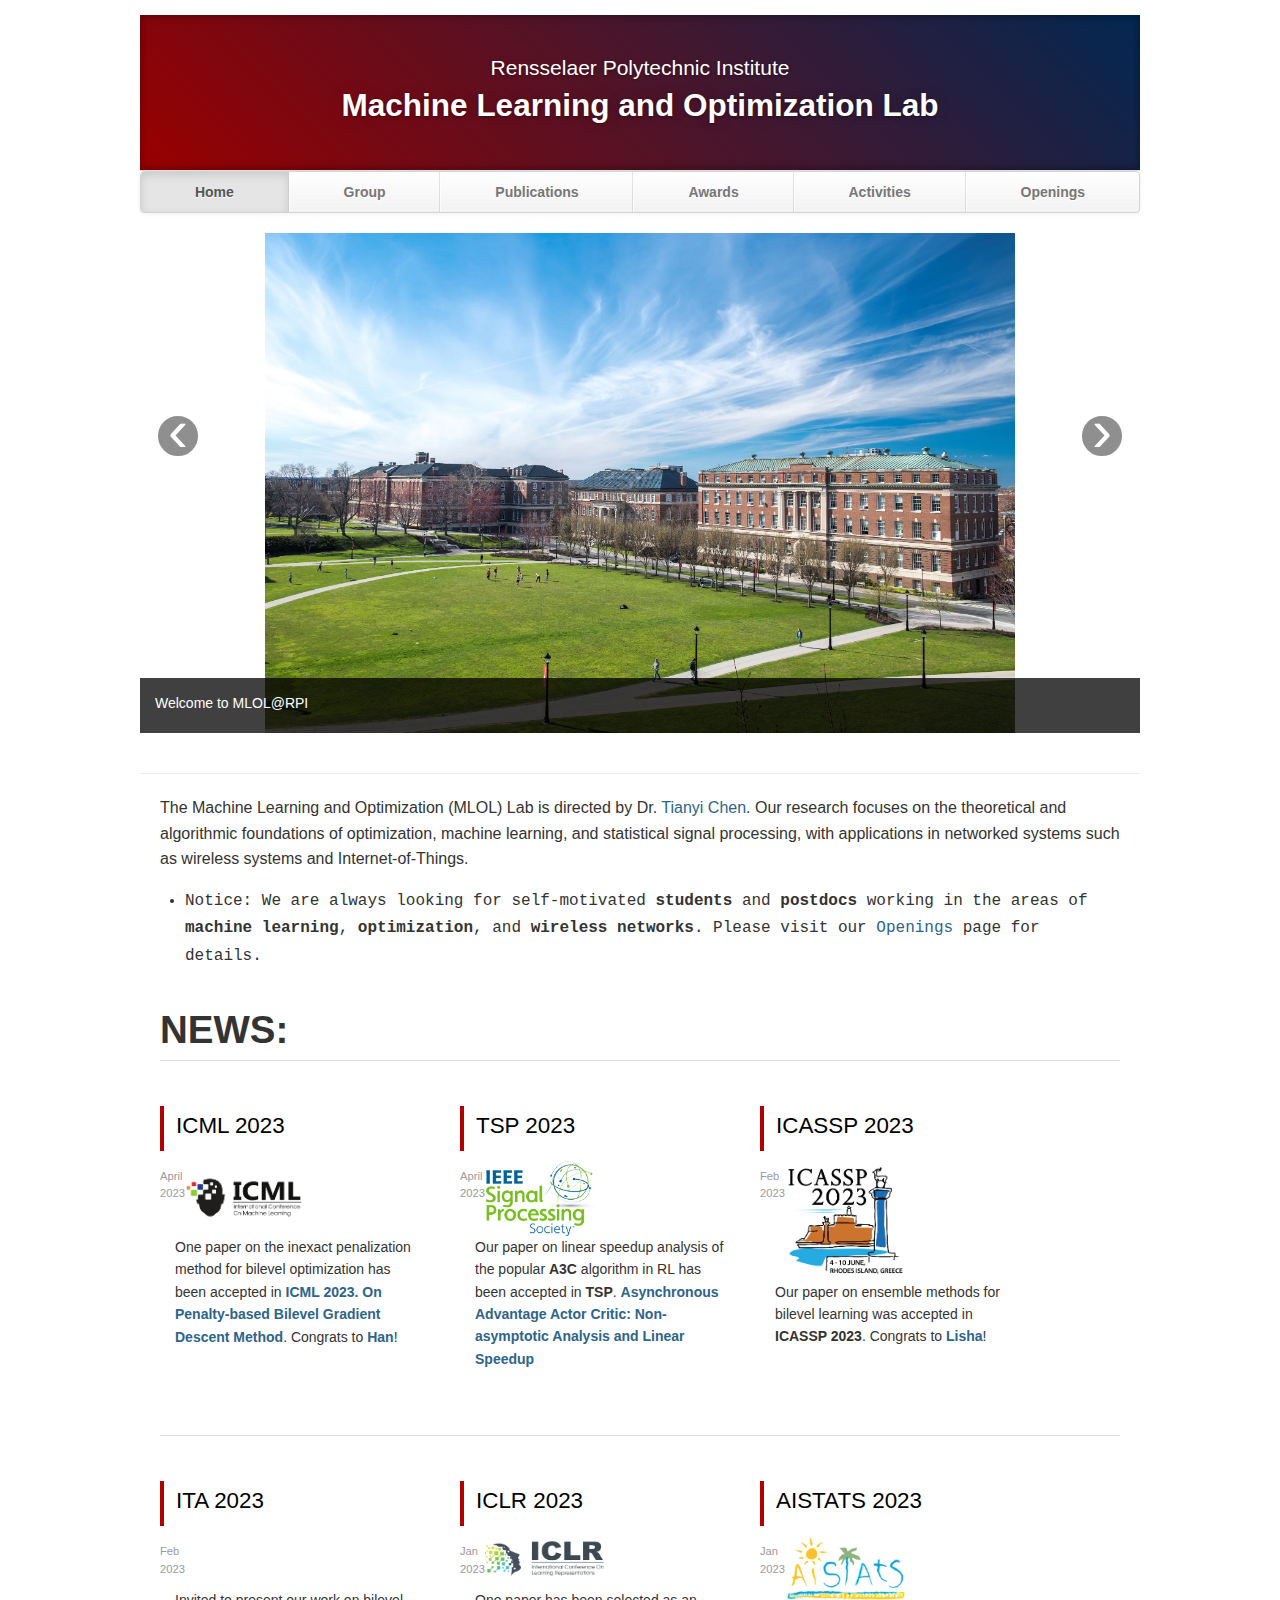
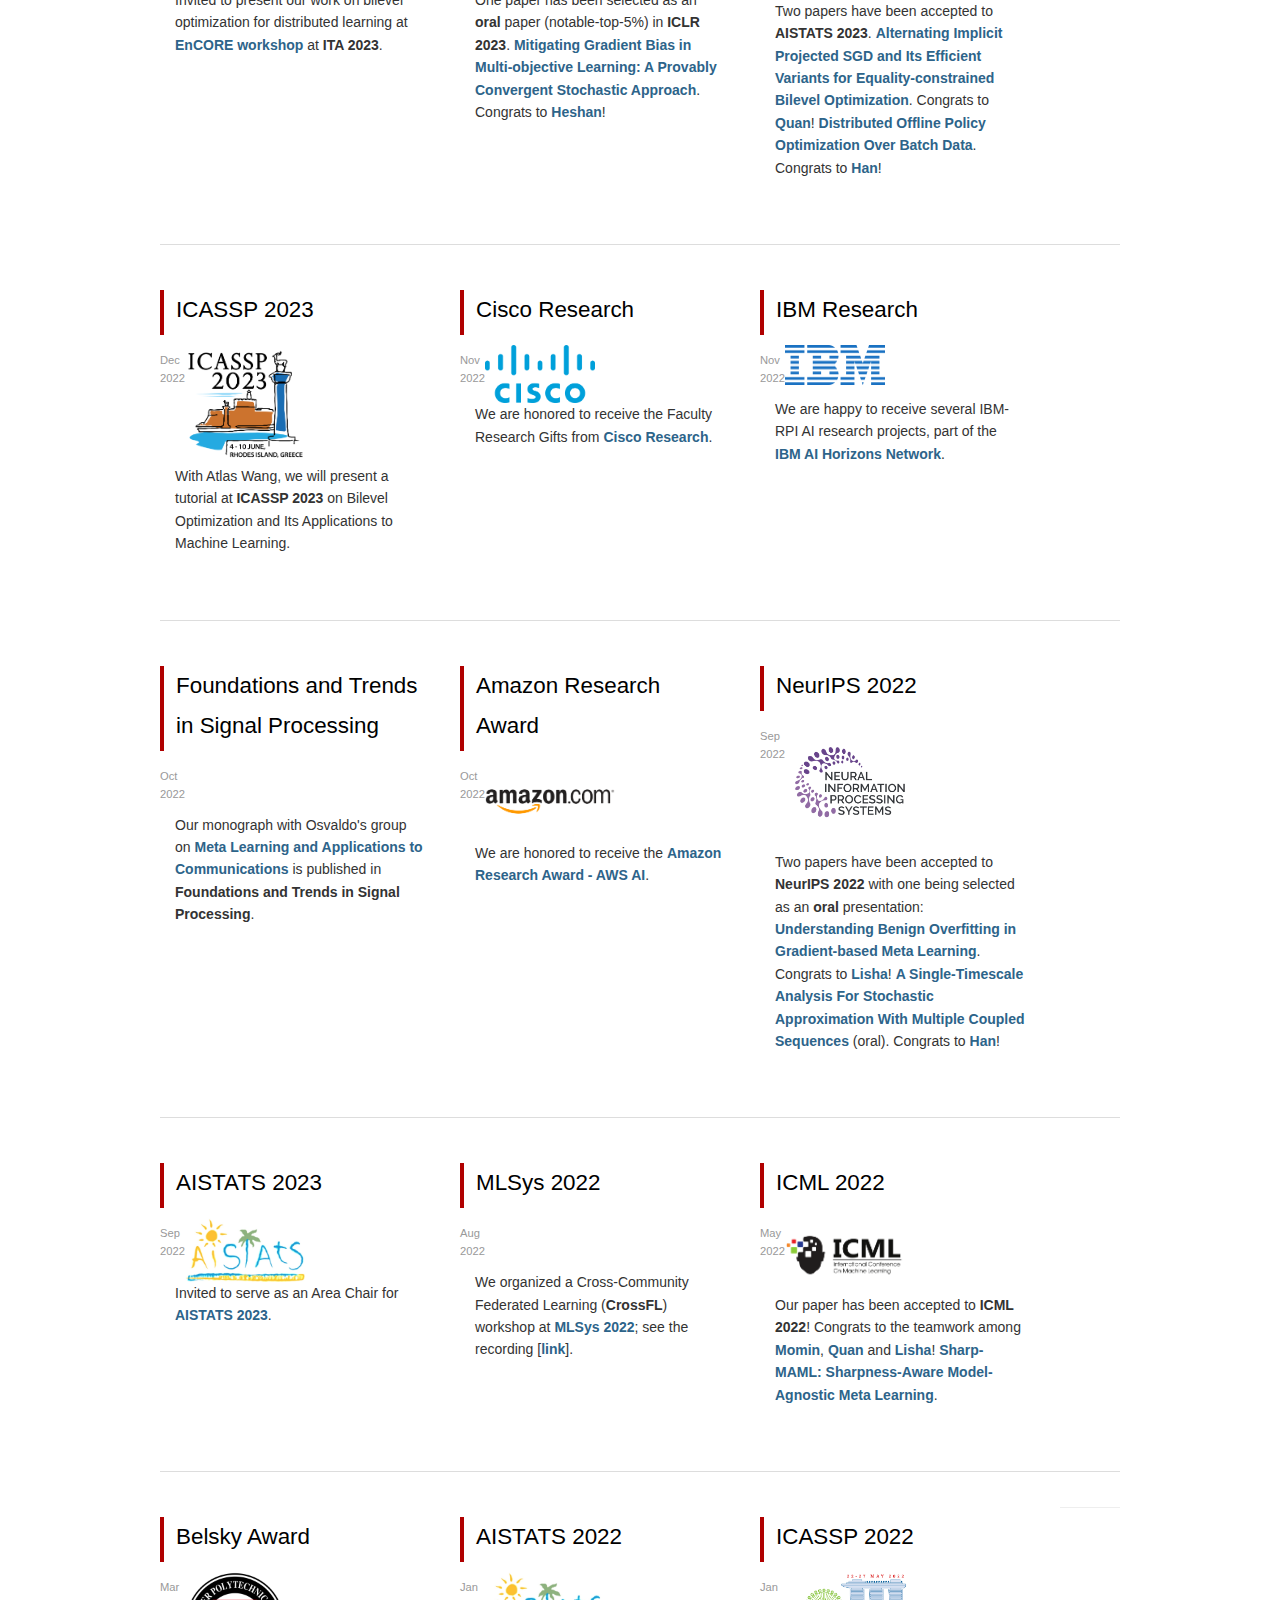
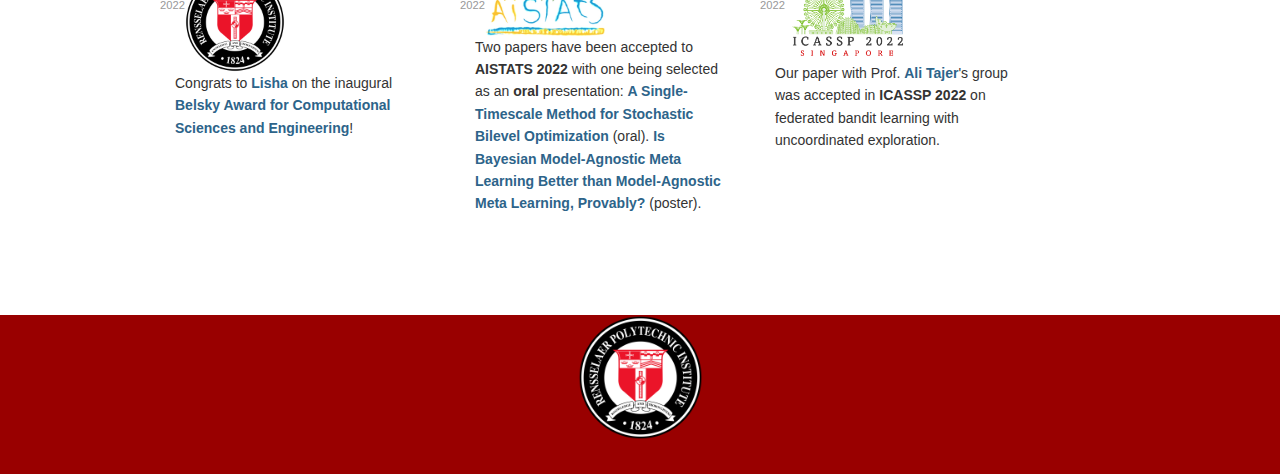
==== commit d2cac4db: "Update index.html" ====
--- a/index.html
+++ b/index.html
@@ -152,7 +152,7 @@
 		
 		  <div class="col">
 		    <h3>Cisco Research</h3>
-			  <img src="./img/cisco_logo.png" alt="acl" style="width:120px;height:auto;"/>
+			  <img src="./img/cisco_logo.png" alt="acl" style="width:110px;height:auto;"/>
 		    <p class="date"><span></span>Nov 2022<br />
 		      </p>
 		      <p class="news">  We are honored to receive the Faculty Research Gifts from <a href="https://research.cisco.com/"> <b>Cisco Research</b></a>. </p>
@@ -161,7 +161,7 @@
 
 		<div class="col last">
 		    <h3>IBM Research</h3>
-			<img src="./img/IBM_logo.png" alt="acl" style="width:120px;height:auto;"/>
+			<img src="./img/IBM_logo.png" alt="acl" style="width:100px;height:auto;"/>
 		    <p class="date"><span></span>Nov 2022<br />
 		      </p>
 		      <p class="news"> We are happy to receive several IBM-RPI AI research projects, part of the   <a href="http://ibm.biz/AIHorizons"> <b>IBM AI Horizons Network</b></a>. </p>
@@ -179,7 +179,7 @@
 
 		<div class="col">
 		    <h3>Amazon Research Award</h3>
-			<img src="./img/amazon_logo.png" alt="acl" style="width:120px;height:auto;"/>
+			<img src="./img/amazon_logo.png" alt="acl" style="width:130px;height:auto;"/>
 		    <p class="date"><span></span>Oct 2022<br />
 		      </p>
 		      <p class="news"> We are honored to receive the <a href="https://www.amazon.science/research-awards/program-updates/fall-2021-and-winter-2022-amazon-research-awards-recipients-announced"> <b>Amazon Research Award - AWS AI</b></a>. </p>
@@ -188,7 +188,7 @@
 		
 		  <div class="col last">
 		    <h3>NeurIPS 2022</h3>
-			  <img src="./img/NeurIPS_logo.png" alt="acl" style="width:120px;height:auto;"/>
+			  <img src="./img/NeurIPS_logo.png" alt="acl" style="width:130px;height:auto;"/>
 		    <p class="date"><span></span>Sep 2022<br />
 		      </p>
 		      <p class="news"> Two papers have been accepted to <b>NeurIPS 2022</b> with one being selected as an <b>oral</b> presentation: 
@@ -230,7 +230,7 @@
 		
 		  <div class="col">
 		    <h3>Belsky Award</h3>
-			  <img src="./img/rpi_logo.png" alt="acl" style="width:120px;height:auto;"/>
+			  <img src="./img/rpi_logo.png" alt="acl" style="width:100px;height:auto;"/>
 		    <p class="date"><span></span>Mar 2022<br />
 		      </p>
 		      <p class="news">Congrats to <a href="https://lisha-chen.github.io/">Lisha</a> on the inaugural <a href="https://ecse.rpi.edu/news/ecse-graduate-students-receive-soes-belsky-award-computational-sciences-and-engineering">
@@ -249,7 +249,7 @@
 		
 		  <div class="col last">
 		    <h3>ICASSP 2022</h3>
-			  <img src="./img/ICASSP_2022_logo.png" alt="acl" style="width:120px;height:auto;"/>
+			  <img src="./img/ICASSP_2022_logo.png" alt="acl" style="width:130px;height:auto;"/>
 		    <p class="date"><span></span>Jan 2022<br />
 		      </p>
 		      <p class="news"> Our paper with Prof. <a href="https://ecse.rpi.edu/people/faculty/ali-tajer">Ali Tajer</a>'s group was accepted in <b>ICASSP 2022</b> on federated bandit learning with uncoordinated exploration.</p>
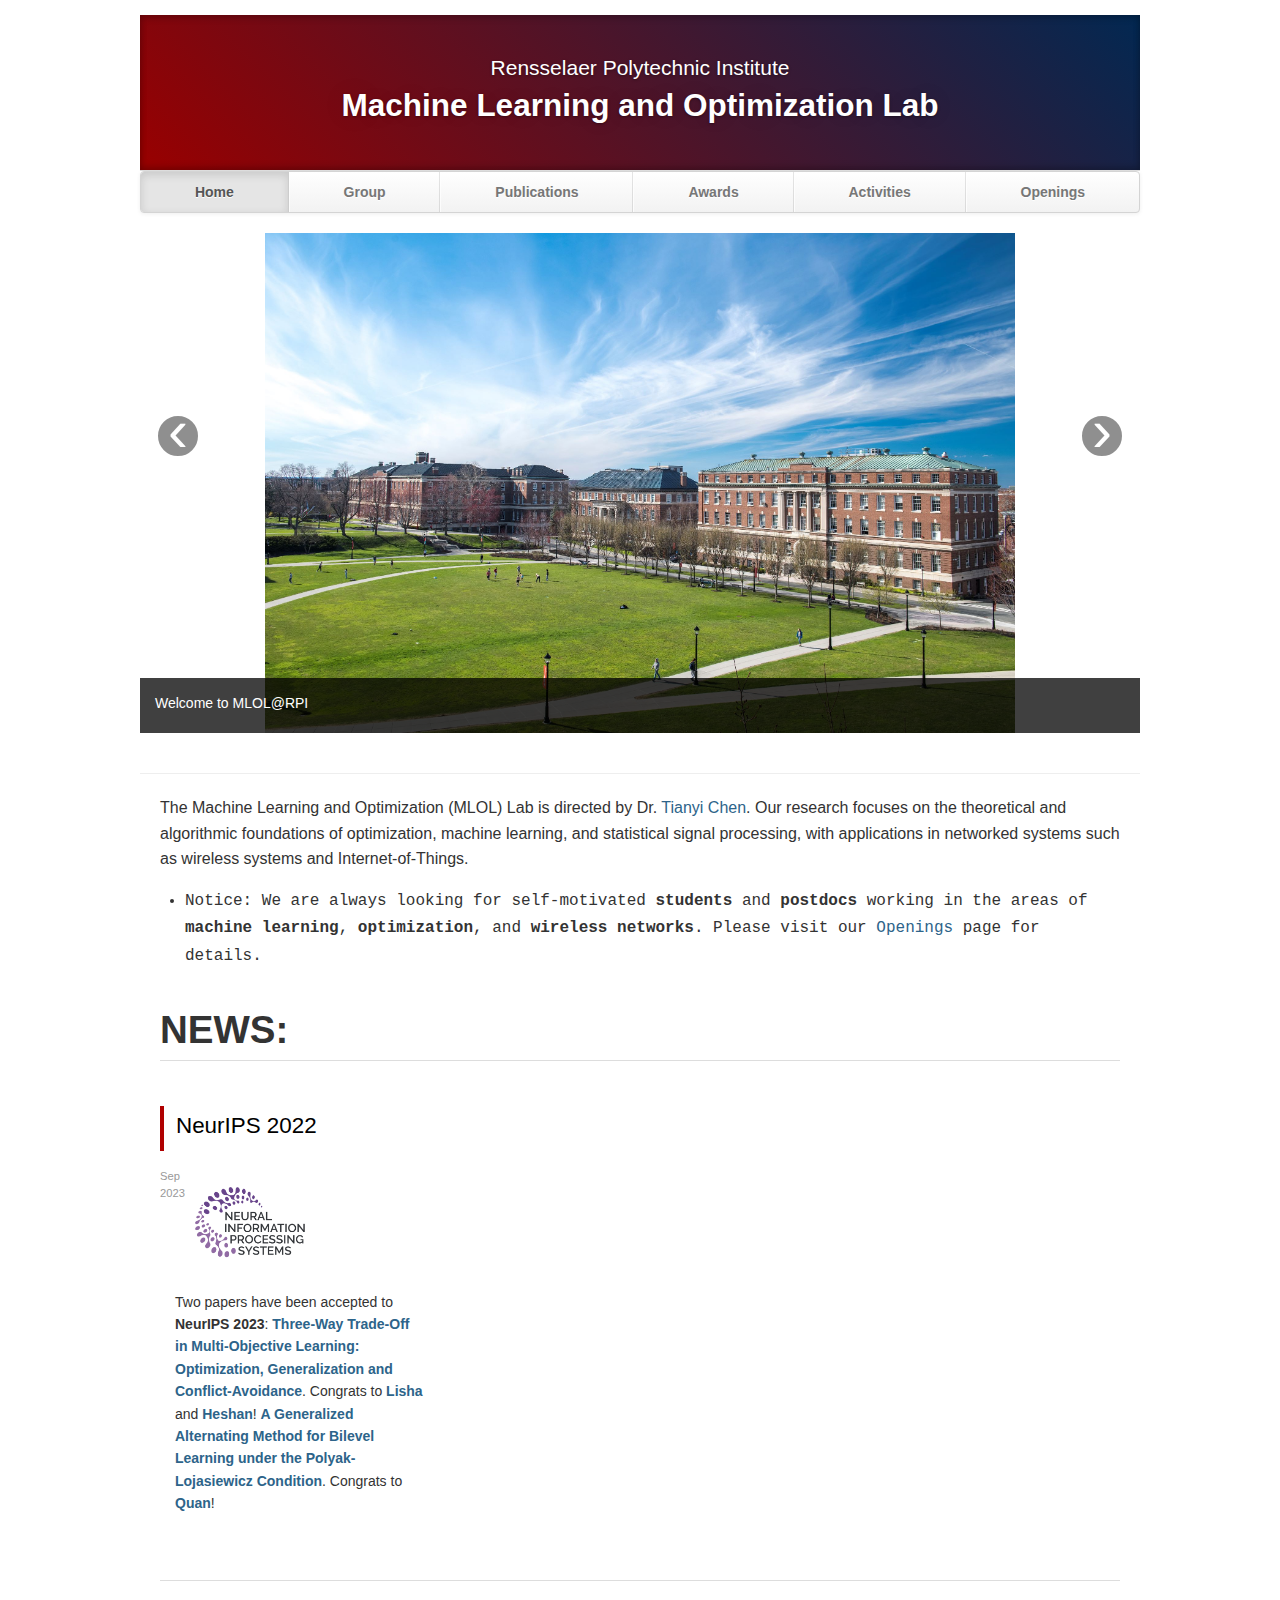
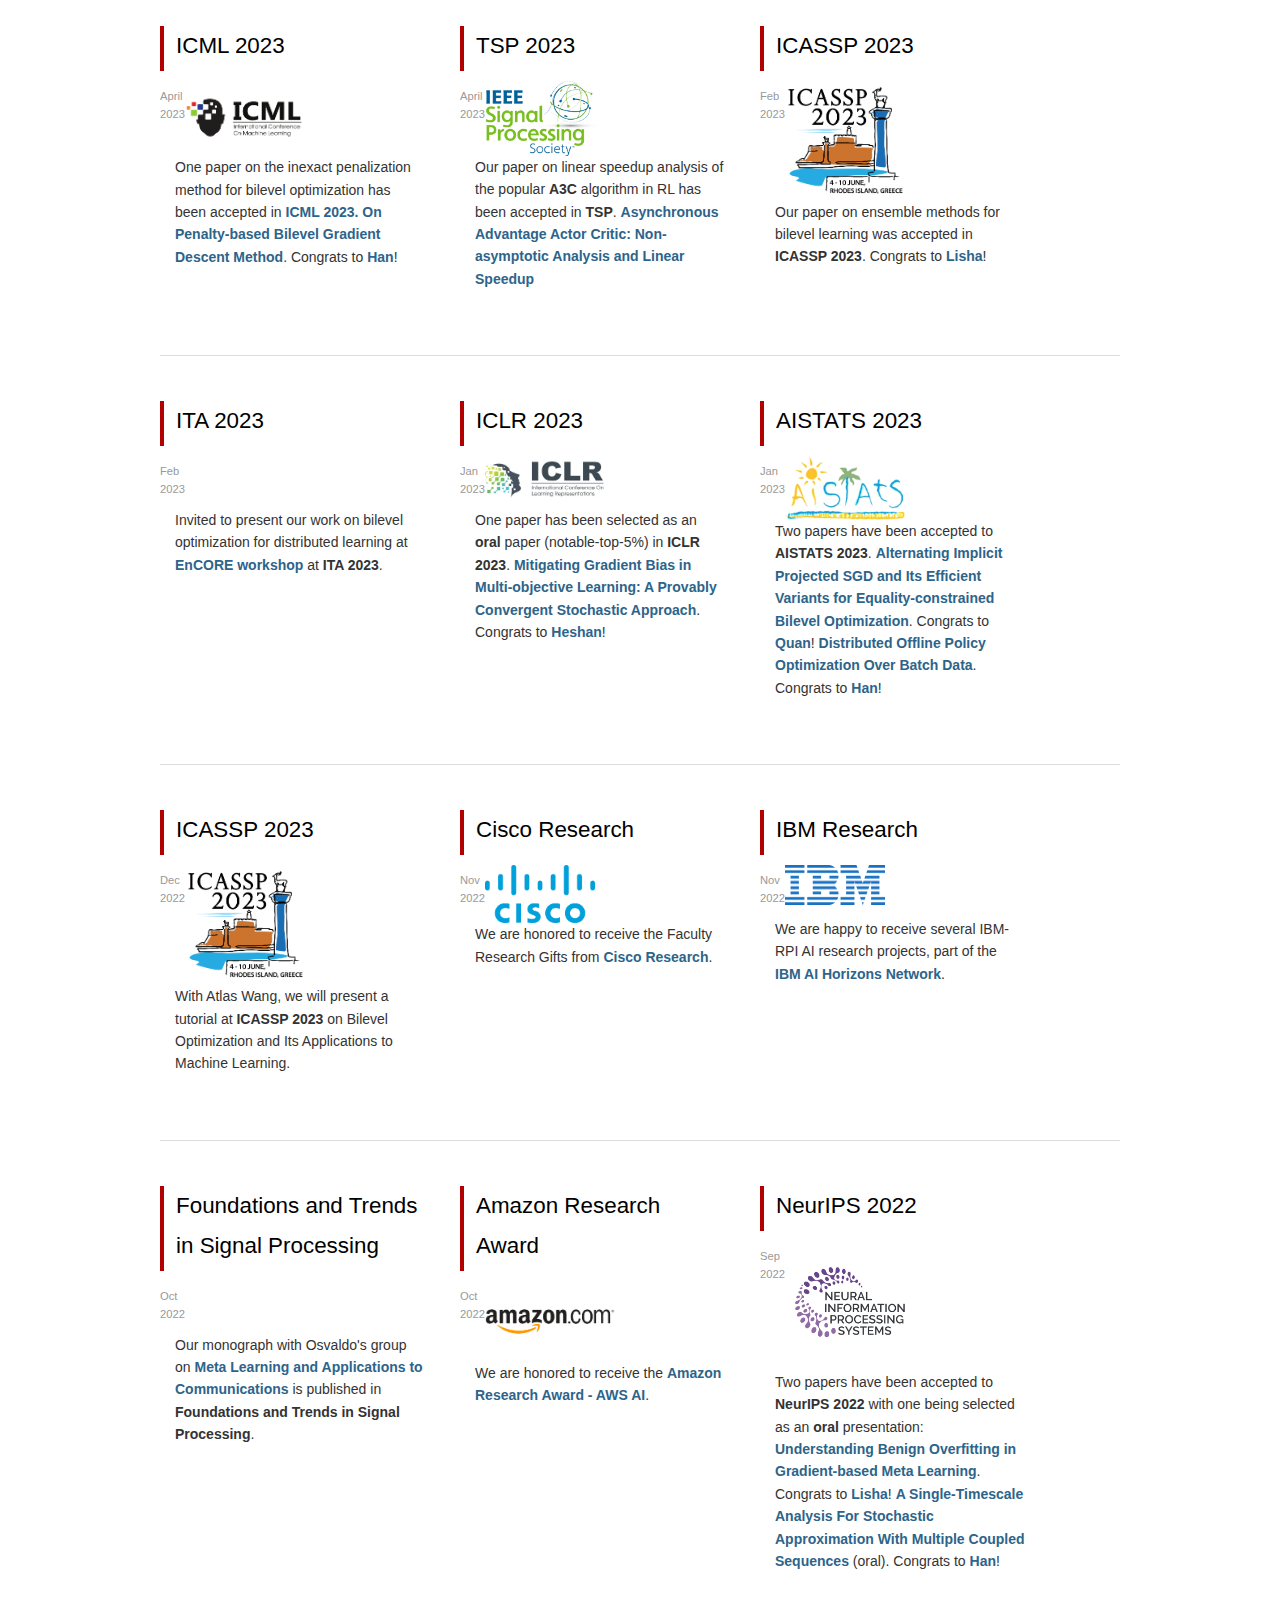
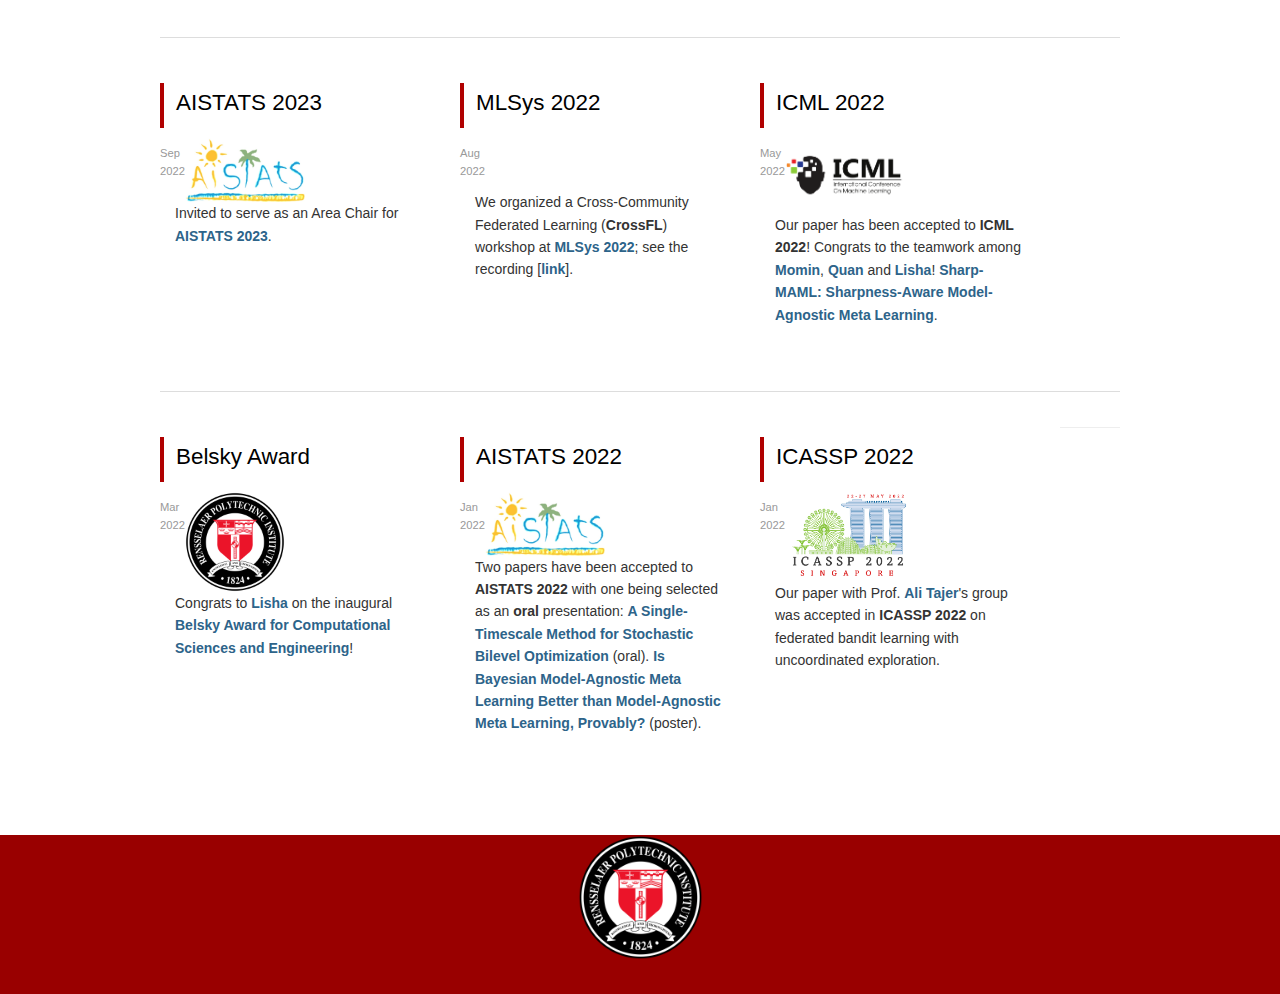
==== commit a613e77f: "Update index.html" ====
--- a/index.html
+++ b/index.html
@@ -82,7 +82,20 @@
 		 <div class="line">
 		  <h1>NEWS:</h1>
 		</div>
-		
+
+		  <div class="col last">
+		    <h3>NeurIPS 2022</h3>
+			  <img src="./img/NeurIPS_logo.png" alt="acl" style="width:130px;height:auto;"/>
+		    <p class="date"><span></span>Sep 2023<br />
+		      </p>
+		      <p class="news"> Two papers have been accepted to <b>NeurIPS 2023</b>: 
+			  <a href="https://arxiv.org/pdf/2305.20057">Three-Way Trade-Off in Multi-Objective Learning: Optimization, Generalization and Conflict-Avoidance</a>. Congrats to <a href="https://lisha-chen.github.io/">Lisha</a> and <a href="https://heshandevaka.github.io/">Heshan</a>!
+			 <a href="https://arxiv.org/pdf/2306.02422.pdf">A Generalized Alternating Method for Bilevel Learning under the Polyak-Lojasiewicz Condition</a>. Congrats to <a href="jenniferquanxiao.github.io">Quan</a>!
+			</p>
+		    </div>
+		  <div class="line"></div>
+
+		    
 		<div class="col">
 		  <h3>ICML 2023</h3>
 			<img src="./img/ICML_logo.png" alt="acl" style="width:120px;height:auto;"/>
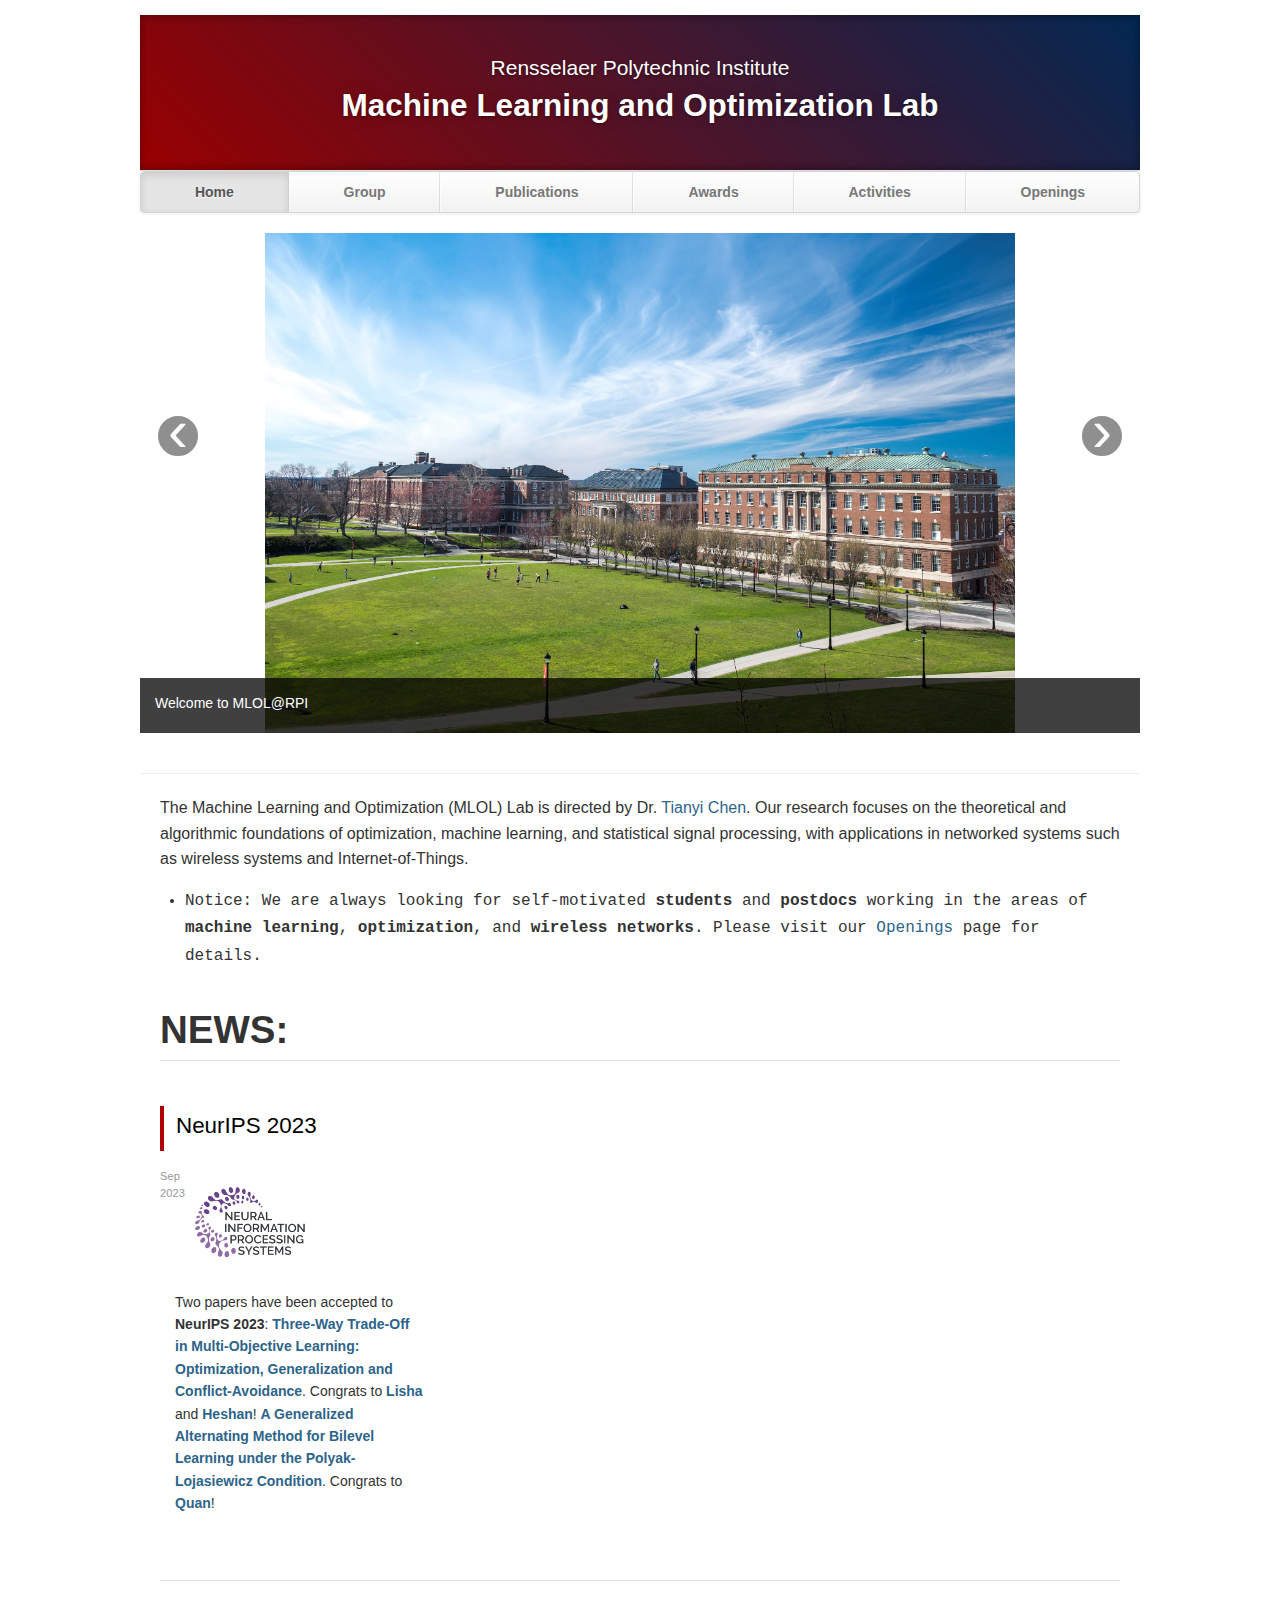
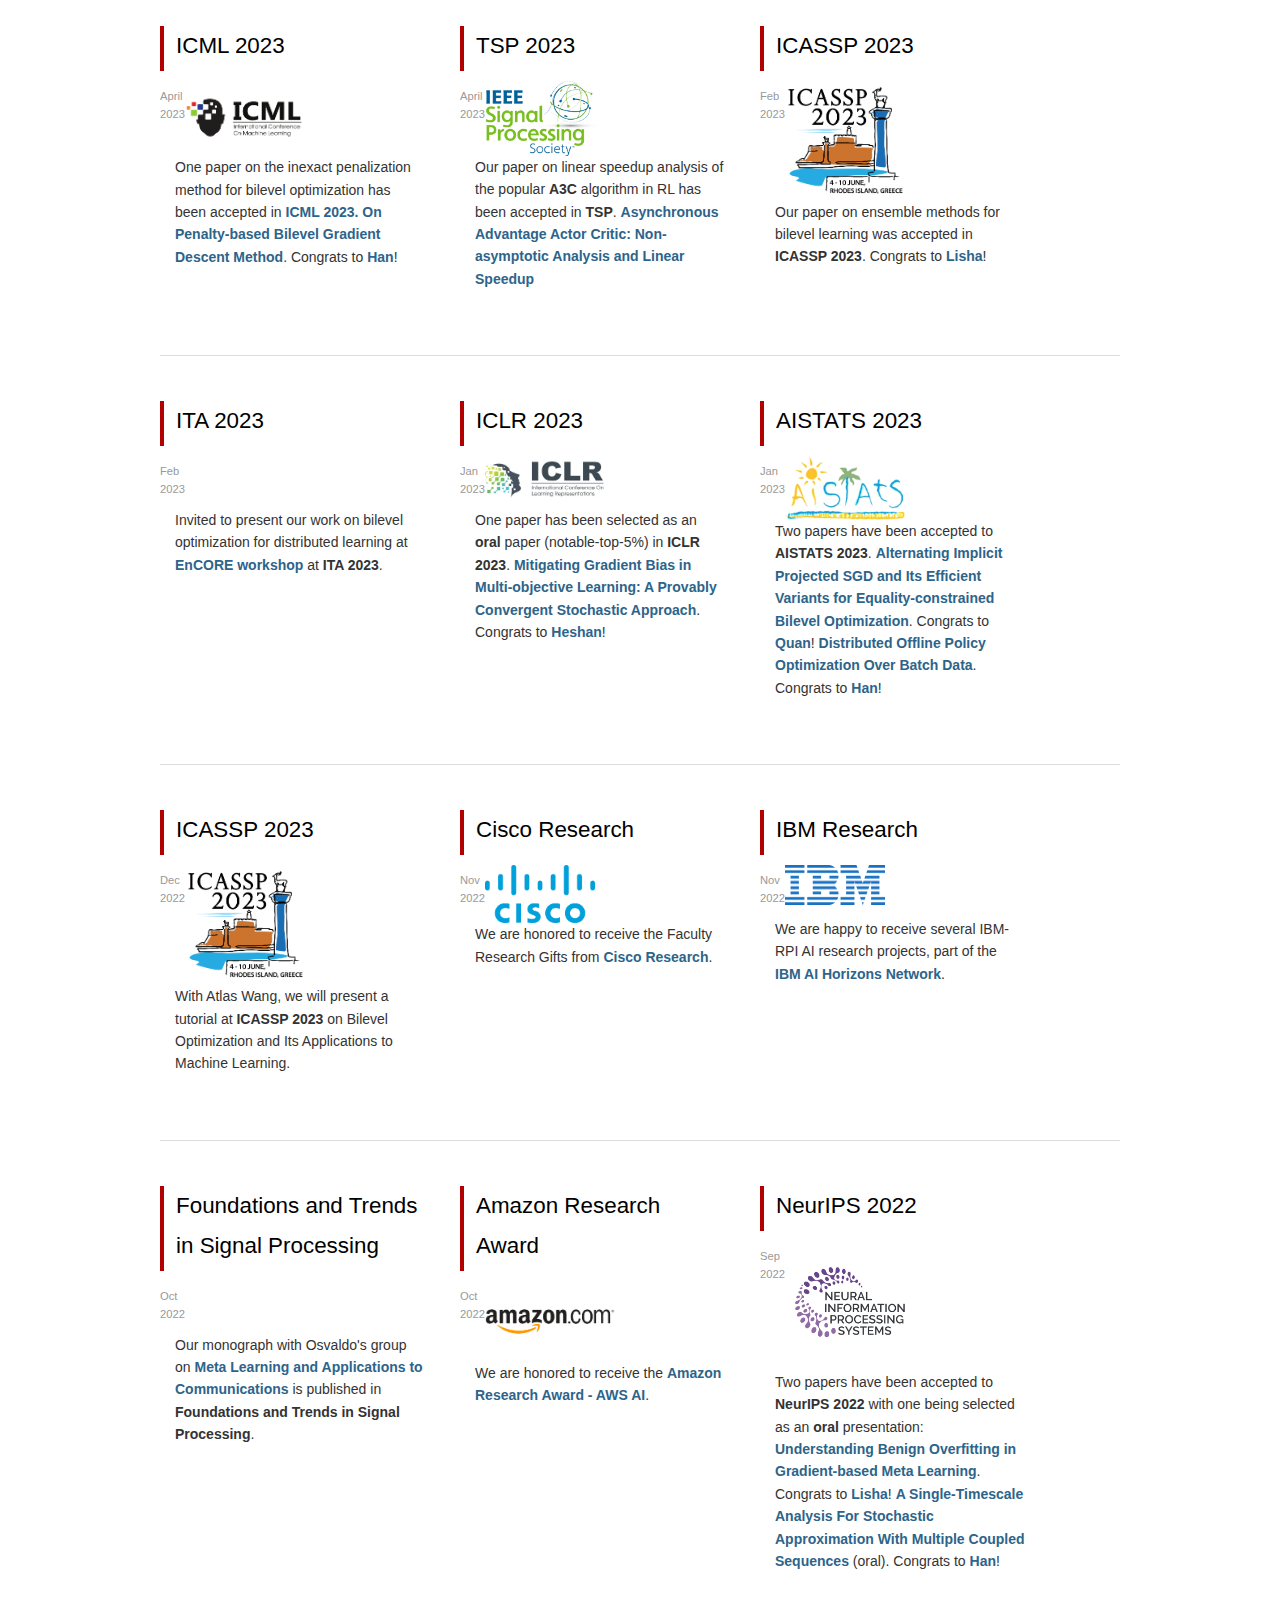
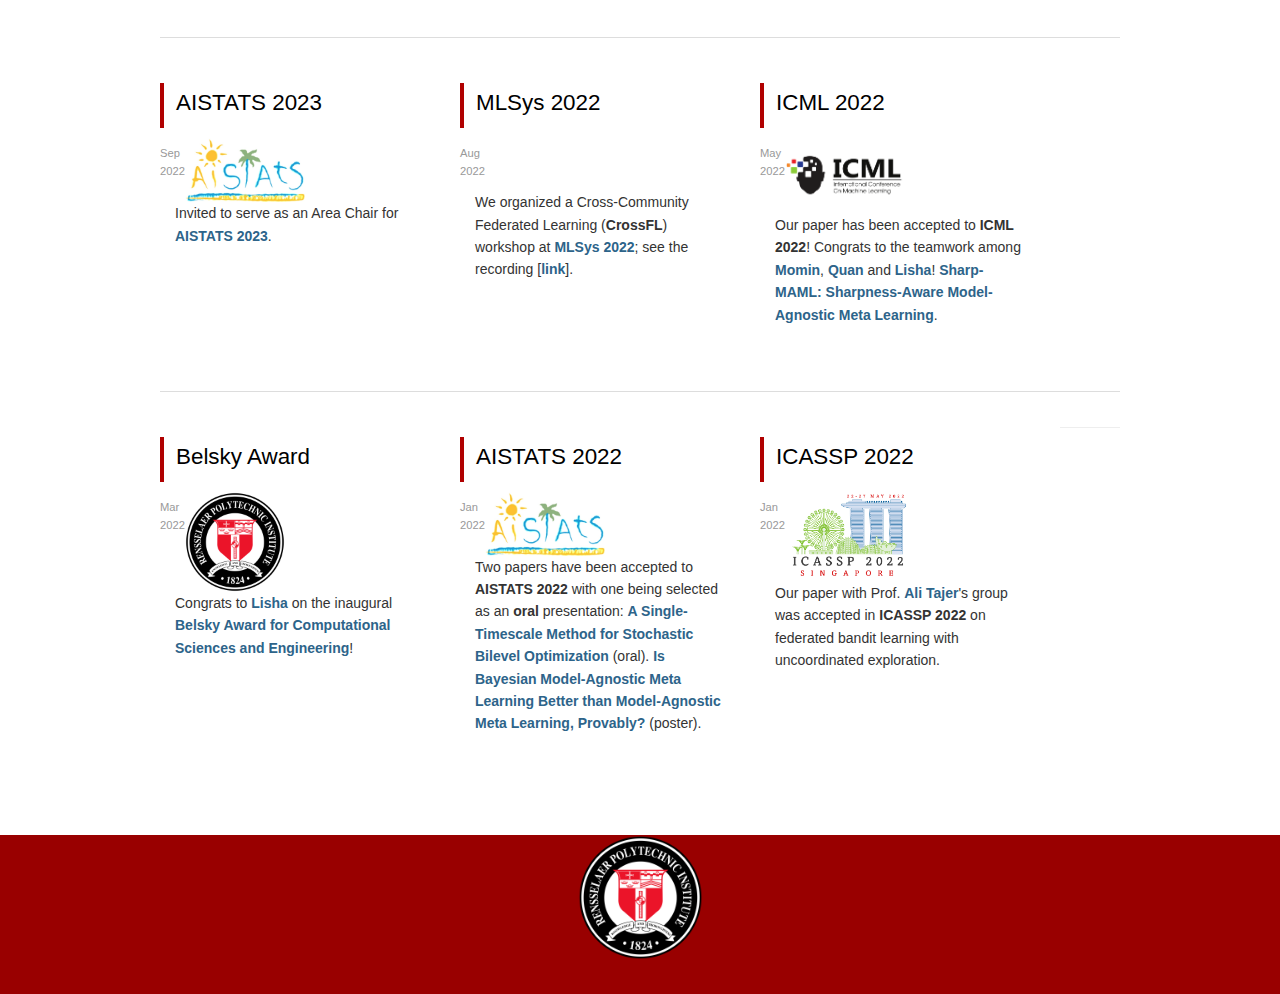
==== commit e8739757: "Update index.html" ====
--- a/index.html
+++ b/index.html
@@ -83,8 +83,8 @@
 		  <h1>NEWS:</h1>
 		</div>
 
-		  <div class="col last">
-		    <h3>NeurIPS 2022</h3>
+		  <div class="col">
+		    <h3>NeurIPS 2023</h3>
 			  <img src="./img/NeurIPS_logo.png" alt="acl" style="width:130px;height:auto;"/>
 		    <p class="date"><span></span>Sep 2023<br />
 		      </p>
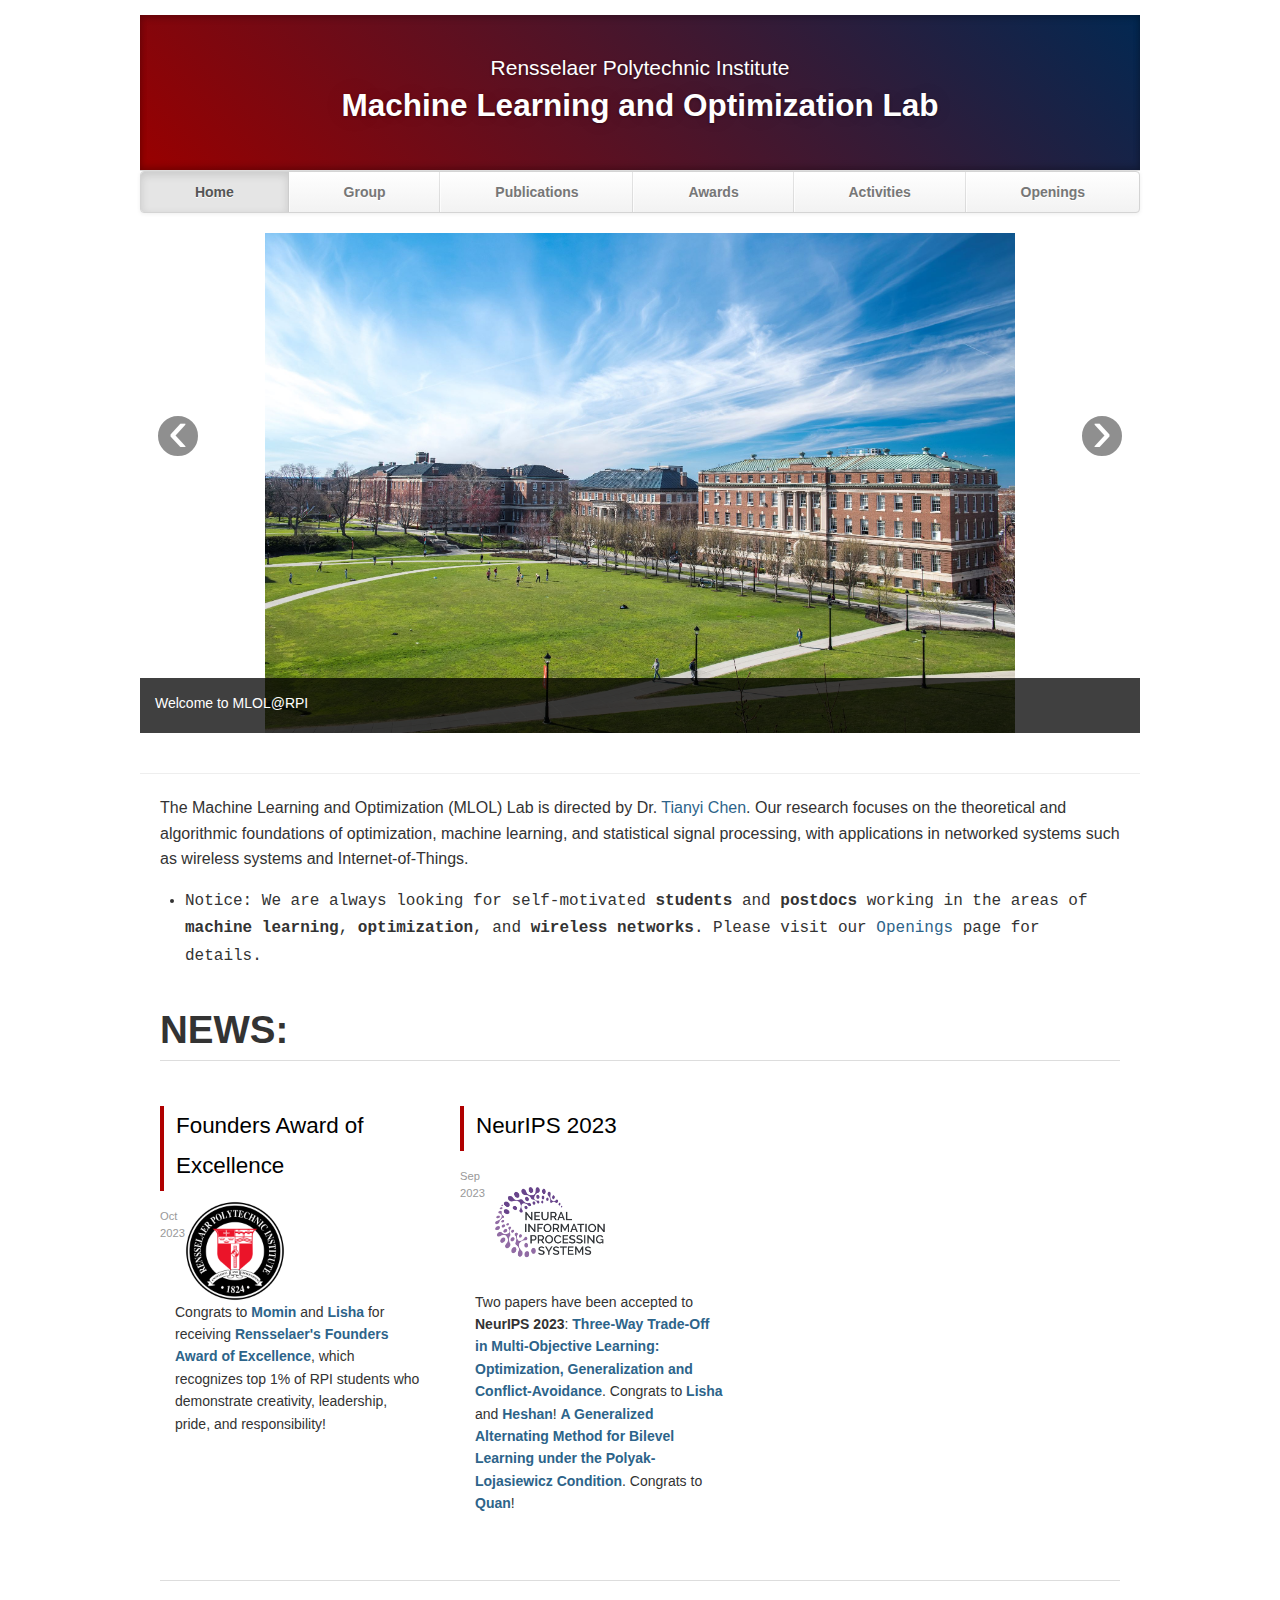
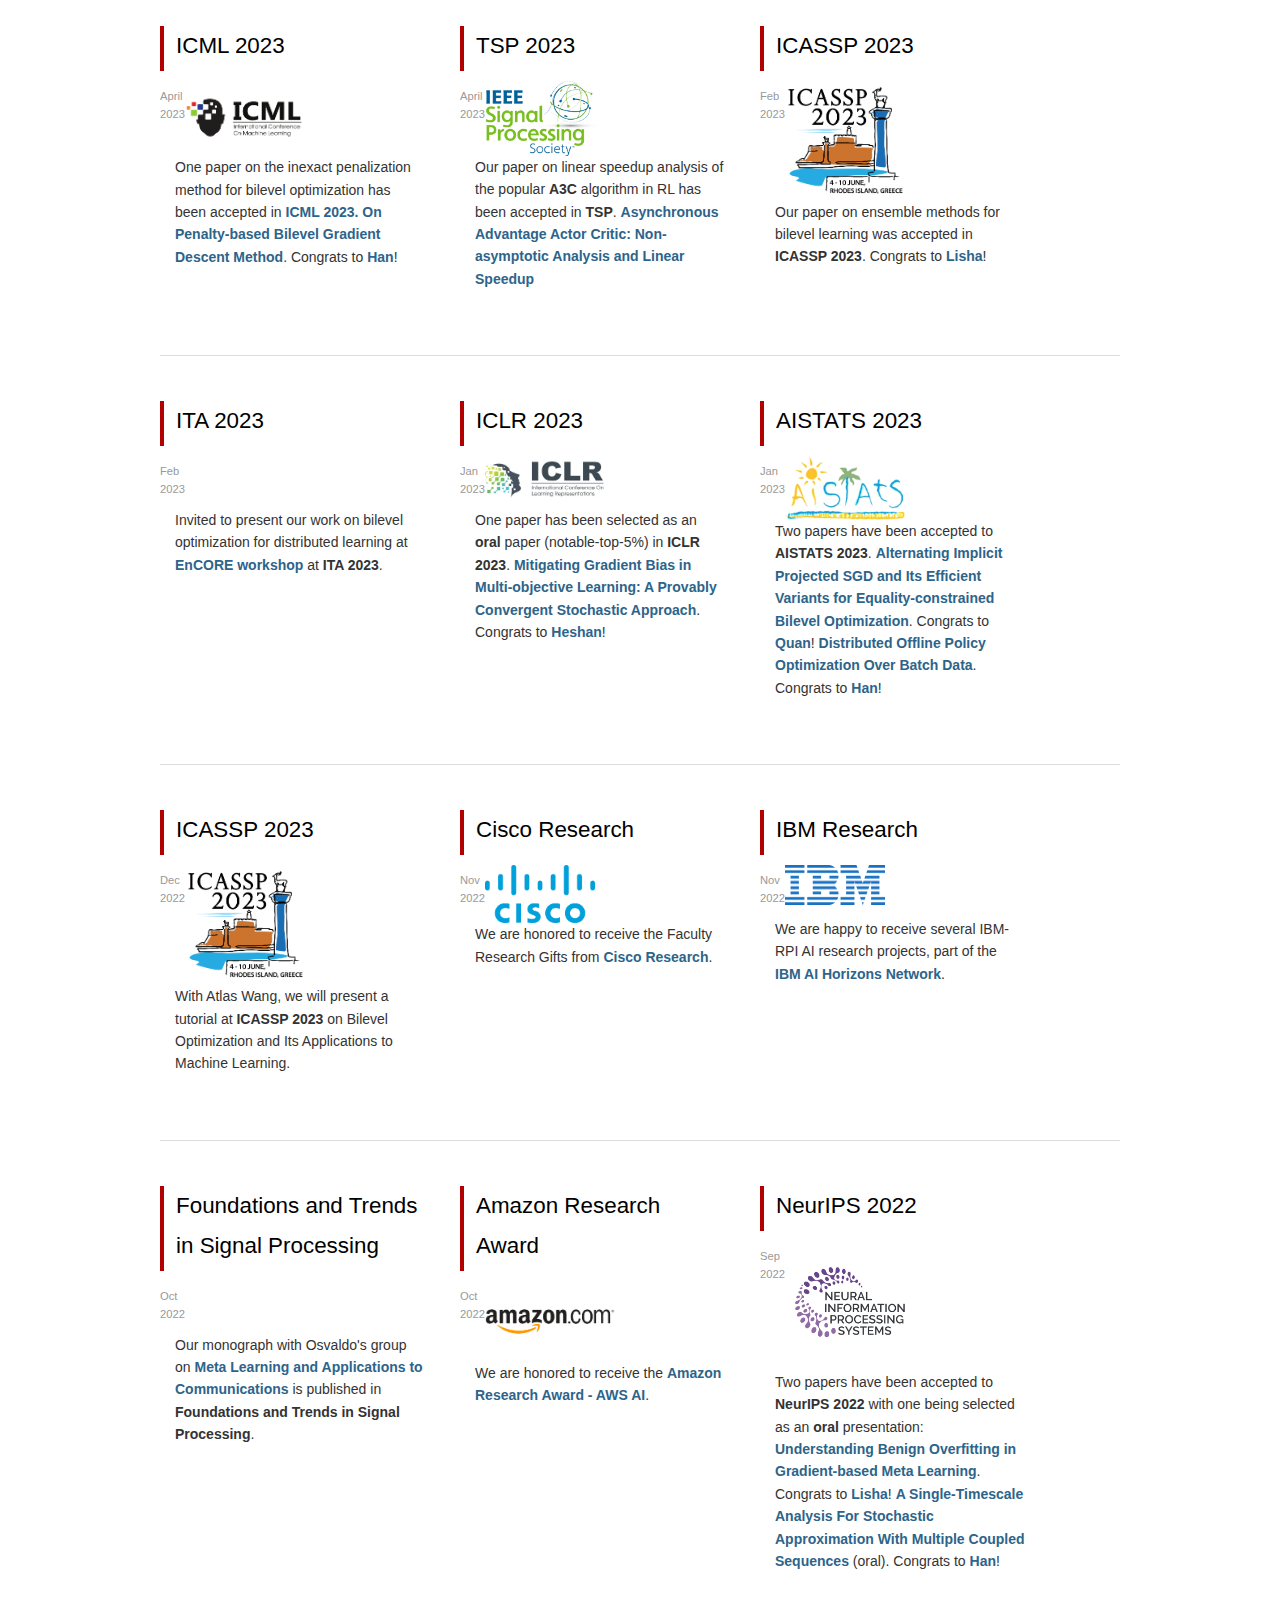
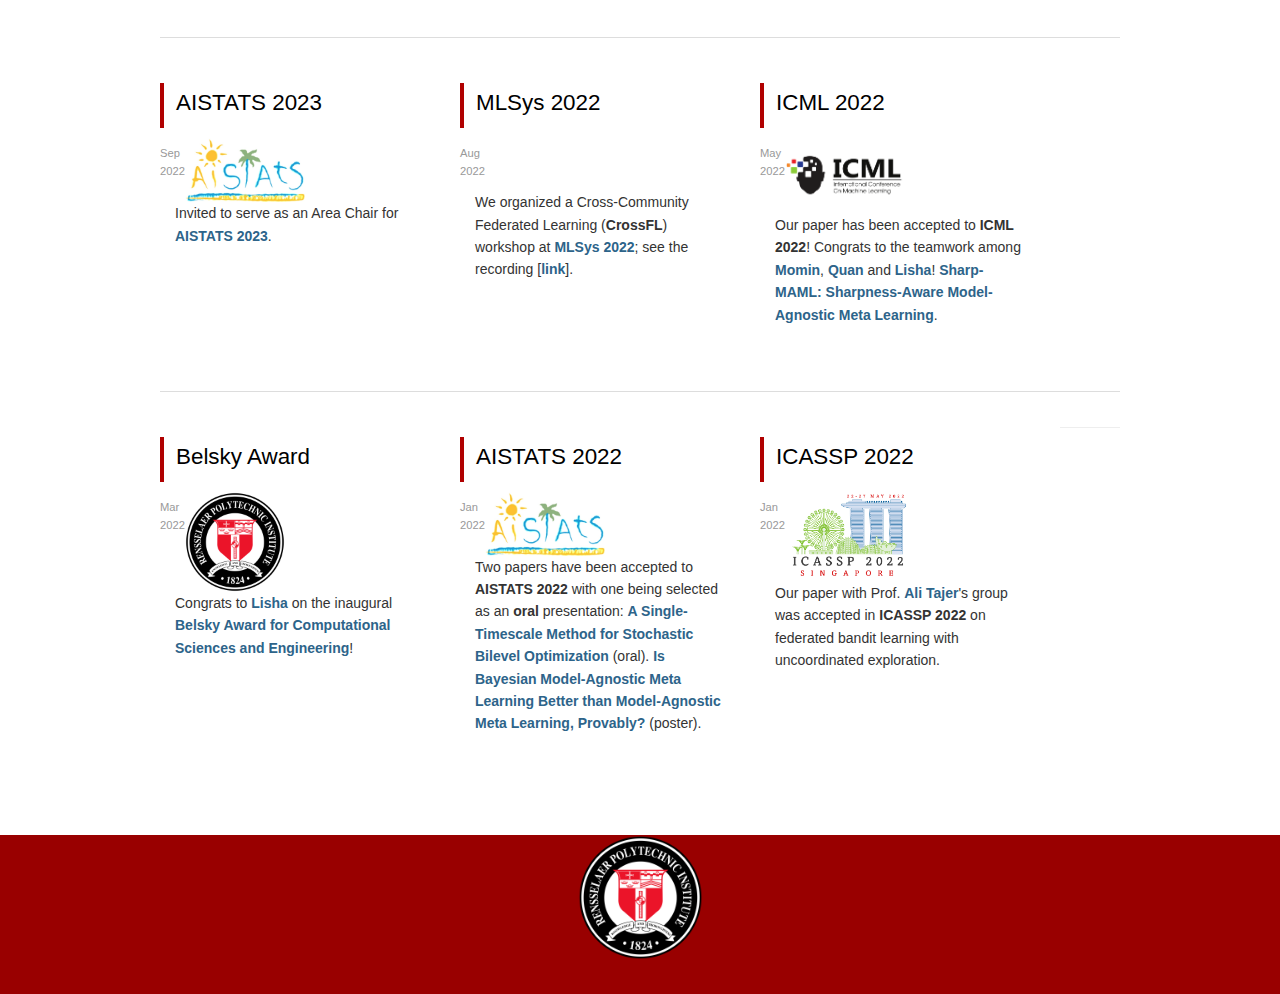
==== commit 01fd6460: "Update index.html" ====
--- a/index.html
+++ b/index.html
@@ -83,6 +83,15 @@
 		  <h1>NEWS:</h1>
 		</div>
 
+ 		<div class="col">
+		    <h3>Founders Award of Excellence</h3>
+			  <img src="./img/rpi_logo.png" alt="acl" style="width:100px;height:auto;"/>
+		    <p class="date"><span></span>Oct 2023<br />
+		      </p>
+		      <p class="news">Congrats to <a href="https://mominabbas.github.io/">Momin</a> and <a href="https://lisha-chen.github.io/">Lisha</a> for receiving <a href="https://ecse.rpi.edu/news/ecse-graduate-students-receive-soes-belsky-award-computational-sciences-and-engineering">Rensselaer's Founders Award of Excellence</a>, which recognizes top 1% of RPI students who demonstrate creativity, leadership, pride, and responsibility!</p>
+		    </div>
+		    
+
 		  <div class="col">
 		    <h3>NeurIPS 2023</h3>
 			  <img src="./img/NeurIPS_logo.png" alt="acl" style="width:130px;height:auto;"/>
